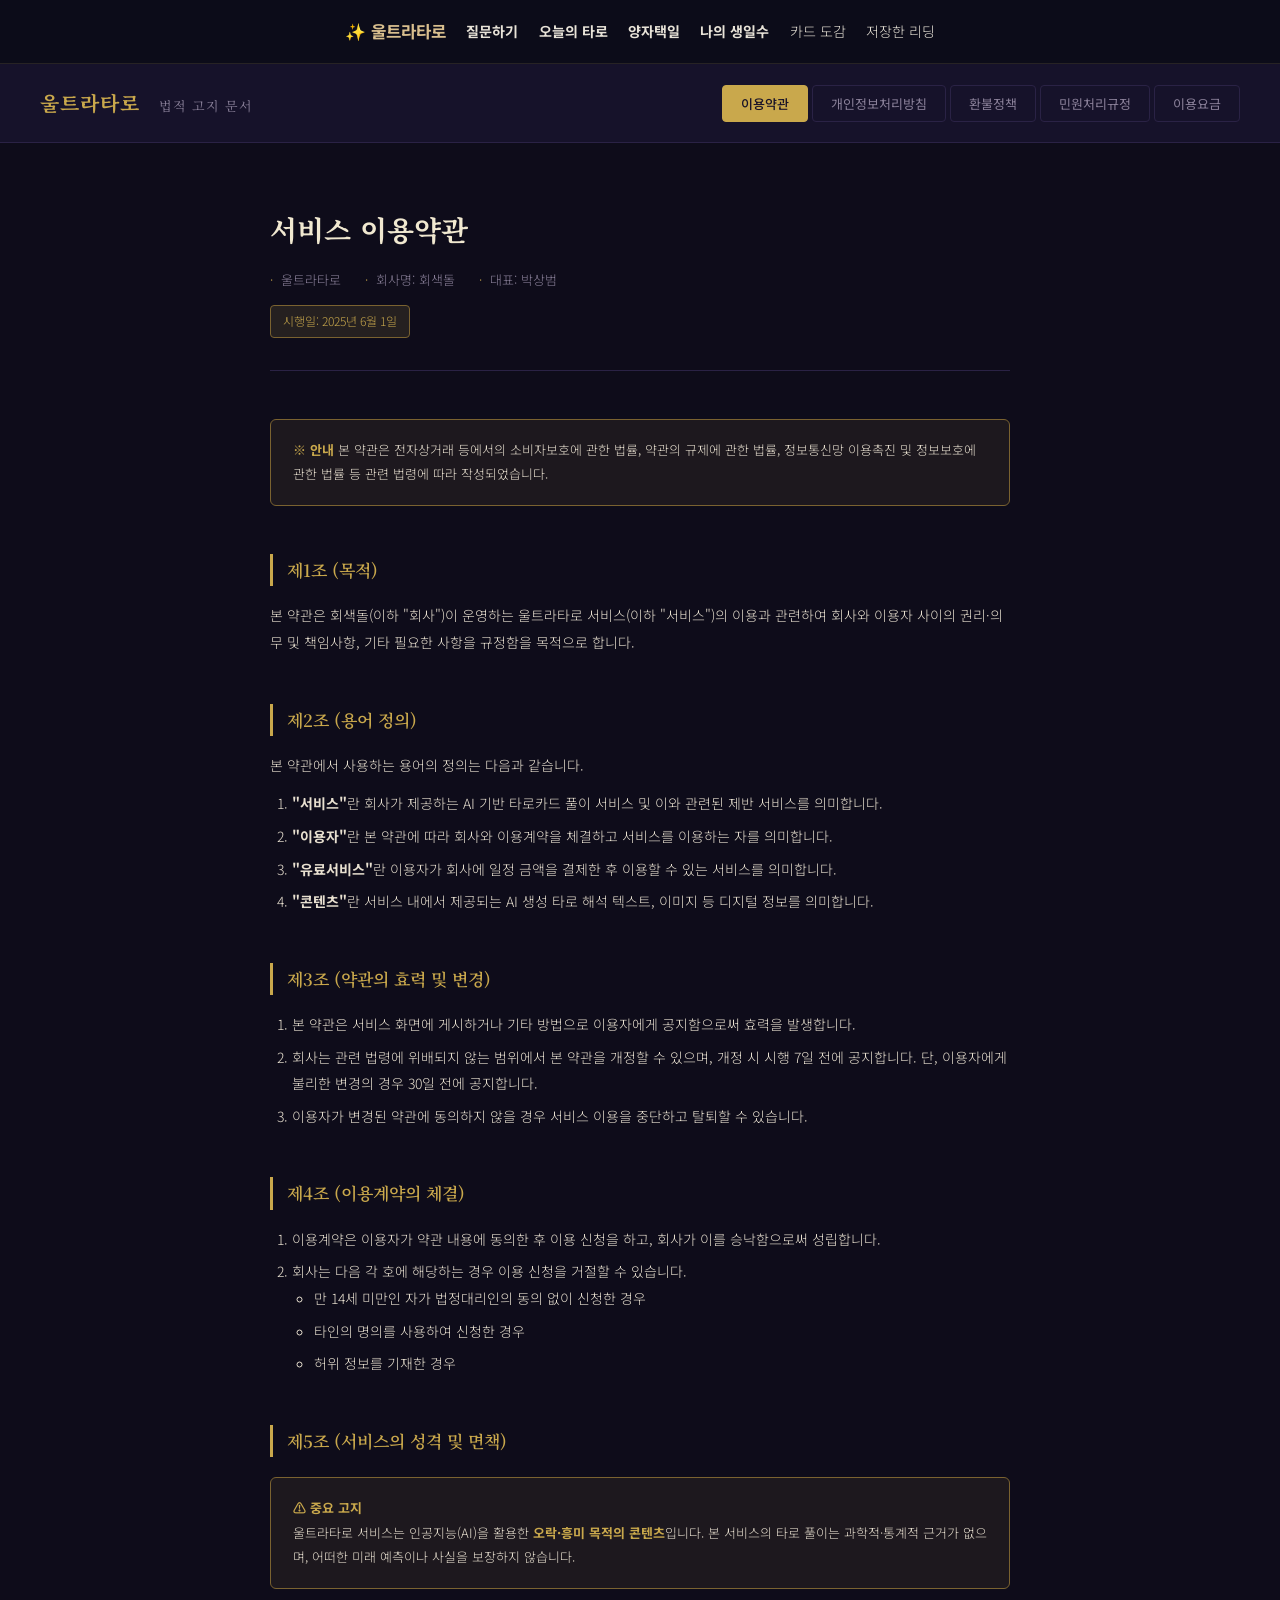
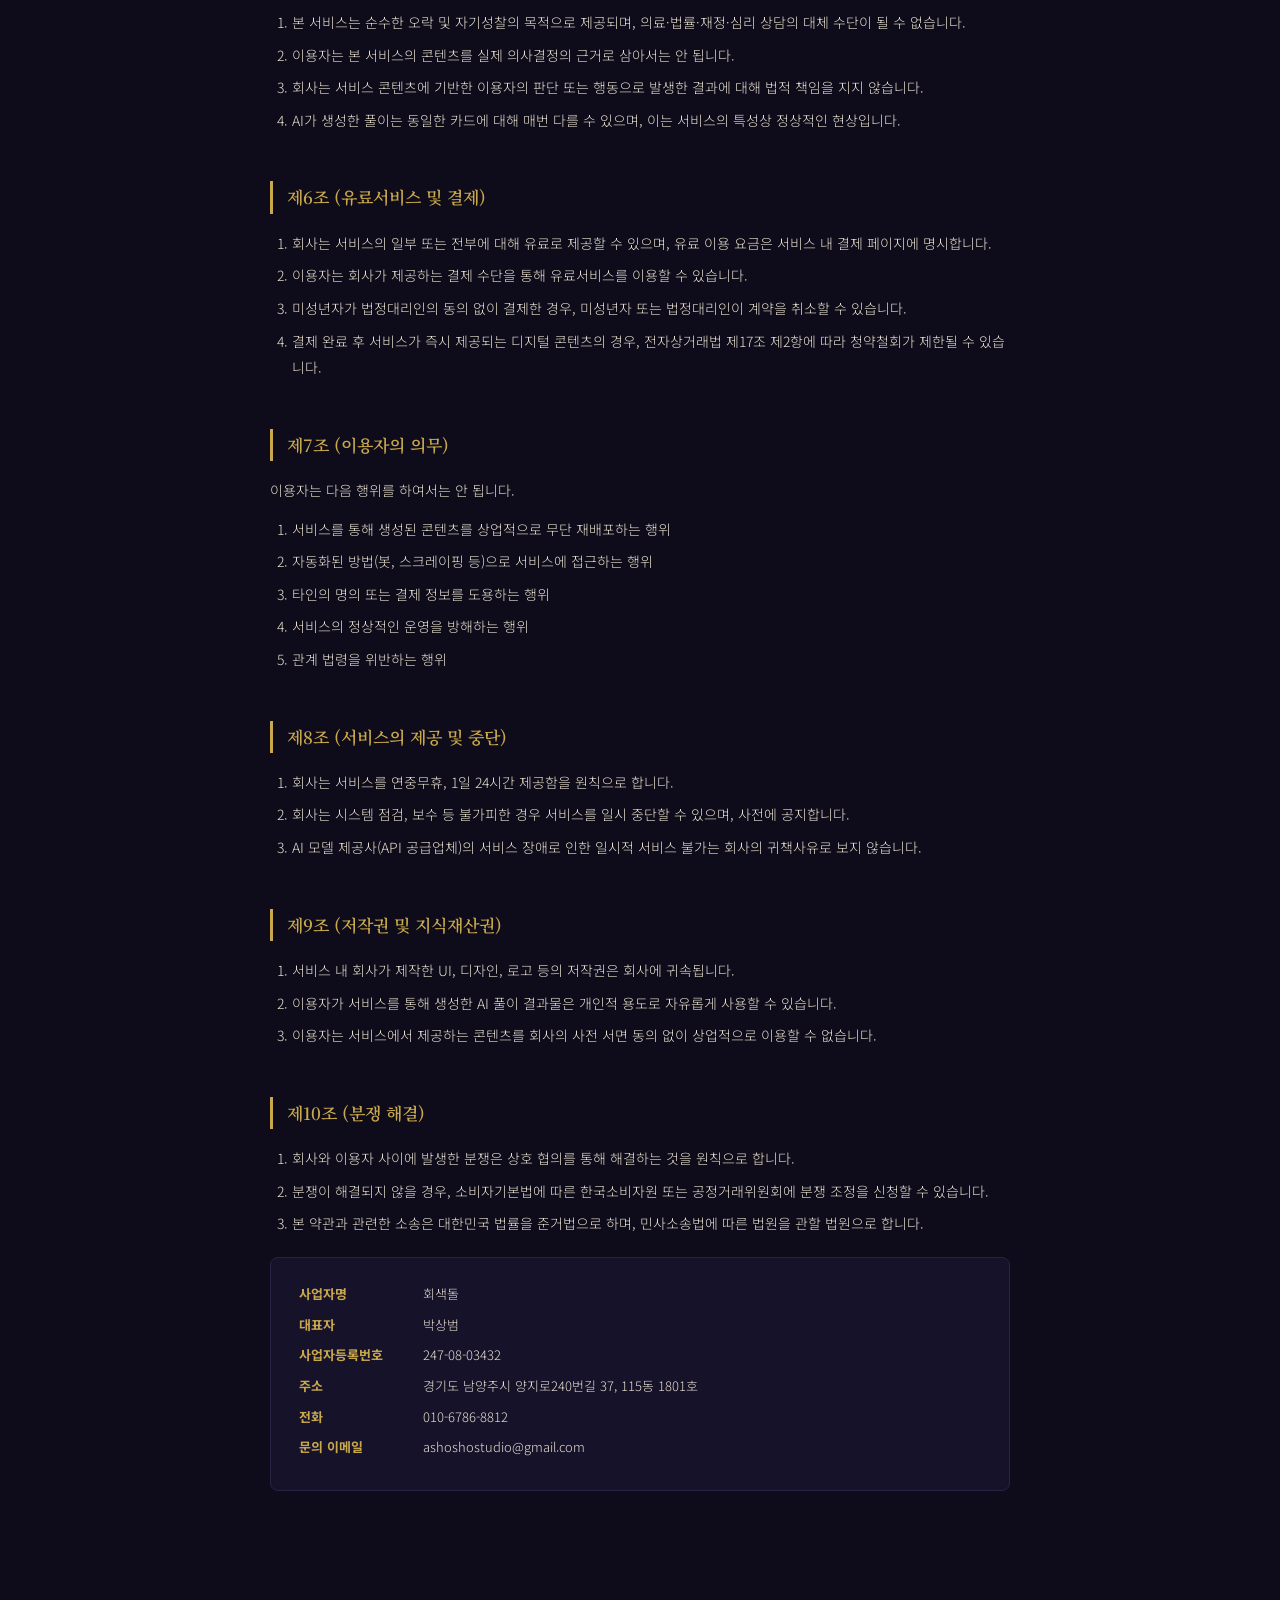
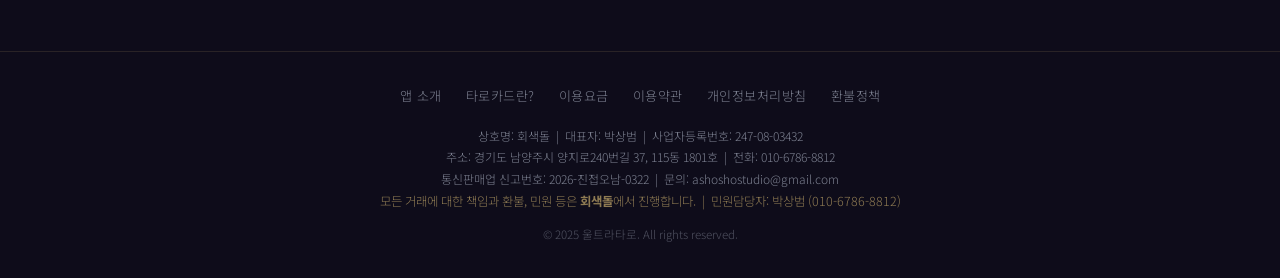
==== static/legal.html @ c9f169ab "구글 로그인 시 항상 계정 선택 창 표시 - 로그인 팝업이 본계정으로 자동 로그인되어 다른 계정으로 전환할 수 없던 문제 수정 - GoogleAuthProvider에 prompt=" ====
<!DOCTYPE html>
<html lang="ko">
<head>
<meta charset="UTF-8">
<meta name="viewport" content="width=device-width, initial-scale=1.0">
<title>이용약관 · 개인정보처리방침 · 환불정책 | 울트라타로</title>
<meta name="description" content="울트라타로의 이용약관, 개인정보처리방침, 환불정책, 민원처리규정, 이용요금 안내입니다.">
<link rel="canonical" href="https://ultratarot.com/legal.html">
<link rel="icon" href="/static/favicon.png" type="image/png">
<link rel="stylesheet" href="/static/site-shell.css?v=6">
<link rel="stylesheet" href="/static/acct-bar.css?v=3">
<link href="https://fonts.googleapis.com/css2?family=Noto+Serif+KR:wght@400;600;700&family=Noto+Sans+KR:wght@300;400;500&display=swap" rel="stylesheet">
<style>
  :root {
    --bg: #0e0c1a;
    --surface: #16122a;
    --border: #2a2245;
    --accent: #c9a84c;
    --accent-dim: #7a6230;
    --text: #e8e0d0;
    --text-muted: #8a8099;
    --text-dim: #5a5270;
    --heading: #f0e8d0;
  }
  * { box-sizing: border-box; margin: 0; padding: 0; }
  body {
    background: var(--bg);
    color: var(--text);
    font-family: 'Noto Sans KR', sans-serif;
    font-weight: 300;
    line-height: 1.9;
    font-size: 14px;
  }
  body.site-shell { padding: 0; }
  .top-bar {
    background: var(--surface);
    border-bottom: 1px solid var(--border);
    padding: 20px 40px;
    display: flex;
    align-items: center;
    justify-content: space-between;
    position: static;
  }
  .logo {
    font-family: 'Noto Serif KR', serif;
    font-size: 20px;
    font-weight: 700;
    color: var(--accent);
    letter-spacing: 0.05em;
  }
  .logo span { color: var(--text-muted); font-weight: 400; font-size: 13px; margin-left: 12px; }
  .tabs {
    display: flex;
    gap: 4px;
  }
  .tab {
    padding: 8px 18px;
    border: 1px solid var(--border);
    background: transparent;
    color: var(--text-muted);
    font-family: 'Noto Sans KR', sans-serif;
    font-size: 13px;
    cursor: pointer;
    border-radius: 4px;
    transition: all 0.2s;
  }
  .tab:hover { border-color: var(--accent-dim); color: var(--text); }
  .tab.active { background: var(--accent); color: #1a1428; border-color: var(--accent); font-weight: 500; }
  .doc {
    display: none;
    max-width: 820px;
    margin: 0 auto;
    padding: 60px 40px 100px;
  }
  .doc.active { display: block; flex: 1 0 auto; }
  .doc-header {
    border-bottom: 1px solid var(--border);
    padding-bottom: 32px;
    margin-bottom: 48px;
  }
  .doc-title {
    font-family: 'Noto Serif KR', serif;
    font-size: 28px;
    font-weight: 700;
    color: var(--heading);
    margin-bottom: 12px;
  }
  .doc-meta {
    color: var(--text-muted);
    font-size: 13px;
    display: flex;
    gap: 24px;
  }
  .doc-meta span::before { content: '·'; margin-right: 8px; color: var(--accent); }
  h2 {
    font-family: 'Noto Serif KR', serif;
    font-size: 17px;
    font-weight: 600;
    color: var(--accent);
    margin: 48px 0 16px;
    padding-left: 14px;
    border-left: 3px solid var(--accent);
  }
  h3 {
    font-size: 14px;
    font-weight: 500;
    color: var(--heading);
    margin: 24px 0 10px;
  }
  p { margin-bottom: 12px; color: var(--text); }
  table {
    width: 100%;
    border-collapse: collapse;
    margin: 16px 0 24px;
    font-size: 13px;
  }
  th {
    background: var(--surface);
    border: 1px solid var(--border);
    padding: 10px 14px;
    text-align: left;
    color: var(--accent);
    font-weight: 500;
  }
  td {
    border: 1px solid var(--border);
    padding: 10px 14px;
    color: var(--text);
    vertical-align: top;
  }
  tr:hover td { background: rgba(201,168,76,0.04); }
  .notice-box {
    background: rgba(201,168,76,0.08);
    border: 1px solid var(--accent-dim);
    border-radius: 6px;
    padding: 18px 22px;
    margin: 20px 0;
    font-size: 13px;
    color: var(--text);
  }
  .notice-box strong { color: var(--accent); }
  ol, ul { padding-left: 22px; margin-bottom: 14px; }
  li { margin-bottom: 6px; }
  .contact-block {
    background: var(--surface);
    border: 1px solid var(--border);
    border-radius: 8px;
    padding: 24px 28px;
    margin-top: 20px;
  }
  .contact-block p { margin-bottom: 6px; font-size: 13px; }
  .contact-block strong { color: var(--accent); min-width: 120px; display: inline-block; }
  .effective-date {
    display: inline-block;
    background: rgba(201,168,76,0.12);
    border: 1px solid var(--accent-dim);
    border-radius: 4px;
    padding: 4px 12px;
    font-size: 12px;
    color: var(--accent);
    margin-top: 12px;
  }
  @media (max-width: 1000px) { body.site-shell { padding: 0; } }
  @media (max-width: 600px) { body.site-shell { padding: 0; } .top-bar { padding: 20px 16px 16px; flex-wrap: wrap; gap: 12px; } .tabs { flex-wrap: wrap; } }
  @media print {
    #acct-bar { display: none; }
    .top-bar { position: static; }
    .tab { display: none; }
    .doc { display: block !important; }
  }
</style>
<script src="/static/analytics.js?v=1"></script>
</head>
<body class="site-shell">

<div id="acct-bar" class="site-topbar" data-lang="ko">
  <nav class="site-primary-nav" aria-label="Site">
    <a class="site-brand" href="/">✨ 울트라타로</a>
    <a class="site-mode" href="/?mode=reading">질문하기</a>
    <a class="site-mode" href="/?mode=today">오늘의 타로</a>
    <a class="site-mode" href="/?mode=choice">양자택일</a>
    <a class="site-mode" href="/birth-card">나의 생일수</a>
    <a href="/cards">카드 도감</a>
    <a href="/saved-readings?lang=ko">저장한 리딩</a>
  </nav>
  <button id="acct-login" type="button"></button>
  <div id="acct-user"><span id="acct-free" class="plenty"></span><a id="acct-credit" href="/"></a><a id="acct-history" href="/"></a><img id="acct-avatar" src="" alt=""><span id="acct-name"></span><button id="acct-logout" type="button"></button></div>
</div>

<div class="top-bar">
  <div class="logo">울트라타로 <span>법적 고지 문서</span></div>
  <div class="tabs">
    <button class="tab active" onclick="showDoc('terms',this)">이용약관</button>
    <button class="tab" onclick="showDoc('privacy',this)">개인정보처리방침</button>
    <button class="tab" onclick="showDoc('refund',this)">환불정책</button>
    <button class="tab" onclick="showDoc('complaint',this)">민원처리규정</button>
    <button class="tab" onclick="showDoc('pricing',this)">이용요금</button>
  </div>
</div>

<!-- ========== 이용약관 ========== -->
<div class="doc active" id="terms">
  <div class="doc-header">
    <div class="doc-title">서비스 이용약관</div>
    <div class="doc-meta">
      <span>울트라타로</span>
      <span>회사명: 회색돌</span>
      <span>대표: 박상범</span>
    </div>
    <div class="effective-date">시행일: 2025년 6월 1일</div>
  </div>

  <div class="notice-box">
    <strong>※ 안내</strong> 본 약관은 전자상거래 등에서의 소비자보호에 관한 법률, 약관의 규제에 관한 법률, 정보통신망 이용촉진 및 정보보호에 관한 법률 등 관련 법령에 따라 작성되었습니다.
  </div>

  <h2>제1조 (목적)</h2>
  <p>본 약관은 회색돌(이하 "회사")이 운영하는 울트라타로 서비스(이하 "서비스")의 이용과 관련하여 회사와 이용자 사이의 권리·의무 및 책임사항, 기타 필요한 사항을 규정함을 목적으로 합니다.</p>

  <h2>제2조 (용어 정의)</h2>
  <p>본 약관에서 사용하는 용어의 정의는 다음과 같습니다.</p>
  <ol>
    <li><strong>"서비스"</strong>란 회사가 제공하는 AI 기반 타로카드 풀이 서비스 및 이와 관련된 제반 서비스를 의미합니다.</li>
    <li><strong>"이용자"</strong>란 본 약관에 따라 회사와 이용계약을 체결하고 서비스를 이용하는 자를 의미합니다.</li>
    <li><strong>"유료서비스"</strong>란 이용자가 회사에 일정 금액을 결제한 후 이용할 수 있는 서비스를 의미합니다.</li>
    <li><strong>"콘텐츠"</strong>란 서비스 내에서 제공되는 AI 생성 타로 해석 텍스트, 이미지 등 디지털 정보를 의미합니다.</li>
  </ol>

  <h2>제3조 (약관의 효력 및 변경)</h2>
  <ol>
    <li>본 약관은 서비스 화면에 게시하거나 기타 방법으로 이용자에게 공지함으로써 효력을 발생합니다.</li>
    <li>회사는 관련 법령에 위배되지 않는 범위에서 본 약관을 개정할 수 있으며, 개정 시 시행 7일 전에 공지합니다. 단, 이용자에게 불리한 변경의 경우 30일 전에 공지합니다.</li>
    <li>이용자가 변경된 약관에 동의하지 않을 경우 서비스 이용을 중단하고 탈퇴할 수 있습니다.</li>
  </ol>

  <h2>제4조 (이용계약의 체결)</h2>
  <ol>
    <li>이용계약은 이용자가 약관 내용에 동의한 후 이용 신청을 하고, 회사가 이를 승낙함으로써 성립합니다.</li>
    <li>회사는 다음 각 호에 해당하는 경우 이용 신청을 거절할 수 있습니다.
      <ul>
        <li>만 14세 미만인 자가 법정대리인의 동의 없이 신청한 경우</li>
        <li>타인의 명의를 사용하여 신청한 경우</li>
        <li>허위 정보를 기재한 경우</li>
      </ul>
    </li>
  </ol>

  <h2>제5조 (서비스의 성격 및 면책)</h2>
  <div class="notice-box">
    <strong>⚠️ 중요 고지</strong><br>
    울트라타로 서비스는 인공지능(AI)을 활용한 <strong>오락·흥미 목적의 콘텐츠</strong>입니다. 본 서비스의 타로 풀이는 과학적·통계적 근거가 없으며, 어떠한 미래 예측이나 사실을 보장하지 않습니다.
  </div>
  <ol>
    <li>본 서비스는 순수한 오락 및 자기성찰의 목적으로 제공되며, 의료·법률·재정·심리 상담의 대체 수단이 될 수 없습니다.</li>
    <li>이용자는 본 서비스의 콘텐츠를 실제 의사결정의 근거로 삼아서는 안 됩니다.</li>
    <li>회사는 서비스 콘텐츠에 기반한 이용자의 판단 또는 행동으로 발생한 결과에 대해 법적 책임을 지지 않습니다.</li>
    <li>AI가 생성한 풀이는 동일한 카드에 대해 매번 다를 수 있으며, 이는 서비스의 특성상 정상적인 현상입니다.</li>
  </ol>

  <h2>제6조 (유료서비스 및 결제)</h2>
  <ol>
    <li>회사는 서비스의 일부 또는 전부에 대해 유료로 제공할 수 있으며, 유료 이용 요금은 서비스 내 결제 페이지에 명시합니다.</li>
    <li>이용자는 회사가 제공하는 결제 수단을 통해 유료서비스를 이용할 수 있습니다.</li>
    <li>미성년자가 법정대리인의 동의 없이 결제한 경우, 미성년자 또는 법정대리인이 계약을 취소할 수 있습니다.</li>
    <li>결제 완료 후 서비스가 즉시 제공되는 디지털 콘텐츠의 경우, 전자상거래법 제17조 제2항에 따라 청약철회가 제한될 수 있습니다.</li>
  </ol>

  <h2>제7조 (이용자의 의무)</h2>
  <p>이용자는 다음 행위를 하여서는 안 됩니다.</p>
  <ol>
    <li>서비스를 통해 생성된 콘텐츠를 상업적으로 무단 재배포하는 행위</li>
    <li>자동화된 방법(봇, 스크레이핑 등)으로 서비스에 접근하는 행위</li>
    <li>타인의 명의 또는 결제 정보를 도용하는 행위</li>
    <li>서비스의 정상적인 운영을 방해하는 행위</li>
    <li>관계 법령을 위반하는 행위</li>
  </ol>

  <h2>제8조 (서비스의 제공 및 중단)</h2>
  <ol>
    <li>회사는 서비스를 연중무휴, 1일 24시간 제공함을 원칙으로 합니다.</li>
    <li>회사는 시스템 점검, 보수 등 불가피한 경우 서비스를 일시 중단할 수 있으며, 사전에 공지합니다.</li>
    <li>AI 모델 제공사(API 공급업체)의 서비스 장애로 인한 일시적 서비스 불가는 회사의 귀책사유로 보지 않습니다.</li>
  </ol>

  <h2>제9조 (저작권 및 지식재산권)</h2>
  <ol>
    <li>서비스 내 회사가 제작한 UI, 디자인, 로고 등의 저작권은 회사에 귀속됩니다.</li>
    <li>이용자가 서비스를 통해 생성한 AI 풀이 결과물은 개인적 용도로 자유롭게 사용할 수 있습니다.</li>
    <li>이용자는 서비스에서 제공하는 콘텐츠를 회사의 사전 서면 동의 없이 상업적으로 이용할 수 없습니다.</li>
  </ol>

  <h2>제10조 (분쟁 해결)</h2>
  <ol>
    <li>회사와 이용자 사이에 발생한 분쟁은 상호 협의를 통해 해결하는 것을 원칙으로 합니다.</li>
    <li>분쟁이 해결되지 않을 경우, 소비자기본법에 따른 한국소비자원 또는 공정거래위원회에 분쟁 조정을 신청할 수 있습니다.</li>
    <li>본 약관과 관련한 소송은 대한민국 법률을 준거법으로 하며, 민사소송법에 따른 법원을 관할 법원으로 합니다.</li>
  </ol>

  <div class="contact-block">
    <p><strong>사업자명</strong> 회색돌</p>
    <p><strong>대표자</strong> 박상범</p>
    <p><strong>사업자등록번호</strong> 247-08-03432</p>
    <p><strong>주소</strong> 경기도 남양주시 양지로240번길 37, 115동 1801호</p>
    <p><strong>전화</strong> 010-6786-8812</p>
    <p><strong>문의 이메일</strong> ashoshostudio@gmail.com</p>
  </div>
</div>

<!-- ========== 개인정보처리방침 ========== -->
<div class="doc" id="privacy">
  <div class="doc-header">
    <div class="doc-title">개인정보처리방침</div>
    <div class="doc-meta">
      <span>울트라타로</span>
      <span>회사명: 회색돌</span>
    </div>
    <div class="effective-date">시행일: 2026년 11월 9일</div>
  </div>

  <p>회색돌(이하 "회사")은 개인정보보호법, 정보통신망 이용촉진 및 정보보호에 관한 법률 등 관련 법령에 따라 이용자의 개인정보를 보호하고 이와 관련한 고충을 신속하고 원활하게 처리할 수 있도록 다음과 같이 개인정보처리방침을 수립·공개합니다.</p>

  <h2>제1조 (수집하는 개인정보 항목 및 수집 방법)</h2>

  <h3>① 필수 수집 항목</h3>
  <table>
    <tr><th>구분</th><th>수집 항목</th><th>수집 목적</th></tr>
    <tr><td>회원가입 시</td><td>이메일 주소, 비밀번호(암호화 저장)</td><td>회원 식별 및 서비스 제공</td></tr>
    <tr><td>유료결제 시</td><td>결제수단 정보(PG사 처리), 결제금액, 거래일시</td><td>결제 처리 및 환불 대응</td></tr>
    <tr><td>서비스 이용 시</td><td>서비스 이용 기록, 접속 IP, 기기 정보</td><td>서비스 품질 향상, 부정이용 방지</td></tr>
    <tr><td>방문 통계 분석 시</td><td>방문 페이지, 유입 경로, 이용 기기·브라우저 정보, 쿠키 식별자 (Google Analytics)</td><td>서비스 이용 현황 분석 및 개선</td></tr>
  </table>

  <h3>② 선택 수집 항목</h3>
  <table>
    <tr><th>수집 항목</th><th>수집 목적</th></tr>
    <tr><td>닉네임</td><td>서비스 내 표시명 설정</td></tr>
    <tr><td>생년월일</td><td>타로 풀이 개인화 (선택 입력)</td></tr>
  </table>

  <div class="notice-box">
    <strong>※ 결제 정보 처리</strong><br>
    신용카드 번호, 계좌번호 등 실제 결제 정보는 회사가 직접 수집·저장하지 않으며, 전자결제대행사(PG사)가 처리합니다.
  </div>

  <h2>제2조 (개인정보의 처리 목적 및 보유 기간)</h2>
  <table>
    <tr><th>처리 목적</th><th>보유 기간</th></tr>
    <tr><td>회원 가입 및 관리</td><td>회원 탈퇴 시까지 (탈퇴 후 30일 내 파기)</td></tr>
    <tr><td>유료서비스 결제 및 환불 처리</td><td>전자상거래법에 따라 5년</td></tr>
    <tr><td>서비스 이용 기록</td><td>3개월</td></tr>
    <tr><td>민원·분쟁 처리</td><td>처리 완료 후 3년</td></tr>
    <tr><td>법령에 따른 보존</td><td>소비자 불만 및 분쟁: 3년 / 대금 결제 및 재화 공급: 5년</td></tr>
  </table>

  <h2>제3조 (개인정보의 제3자 제공)</h2>
  <p>회사는 원칙적으로 이용자의 개인정보를 외부에 제공하지 않습니다. 다만, 다음의 경우에는 예외로 합니다.</p>
  <ol>
    <li>이용자가 사전에 동의한 경우</li>
    <li>법령에 특별한 규정이 있는 경우</li>
    <li>결제 처리를 위해 전자결제대행사에 최소한의 정보를 제공하는 경우</li>
  </ol>

  <h2>제4조 (개인정보 처리 위탁)</h2>
  <table>
    <tr><th>수탁업체</th><th>위탁 업무</th><th>보유·이용 기간</th></tr>
    <tr><td>코리아포트원(주) (포트원)</td><td>결제 연동 및 결제 처리 대행</td><td>계약 종료 시까지</td></tr>
    <tr><td>전자결제대행사(PG사): KG이니시스, 카카오페이, PayPal 등</td><td>결제 처리 및 관련 업무</td><td>계약 종료 시까지</td></tr>
    <tr><td>클라우드 서비스 제공사</td><td>서비스 인프라 운영</td><td>계약 종료 시까지</td></tr>
    <tr><td>Google LLC (Google Analytics)</td><td>방문 통계 분석</td><td>분석 도구 이용 기간 (Google 보관 정책에 따름)</td></tr>
    <tr><td>AI API 제공사</td><td>타로 풀이 생성 (입력 텍스트 처리)</td><td>처리 즉시 파기 (저장 안 함)</td></tr>
  </table>

  <h2>제5조 (정보주체의 권리·의무 및 행사 방법)</h2>
  <p>이용자는 언제든지 다음 각 호의 개인정보 보호 관련 권리를 행사할 수 있습니다.</p>
  <ol>
    <li>개인정보 처리 현황 열람 요구</li>
    <li>오류 등이 있을 경우 정정 요구</li>
    <li>삭제 요구 (단, 법령에서 보존 의무가 있는 경우 제외)</li>
    <li>처리 정지 요구</li>
  </ol>
  <p>위 권리 행사는 개인정보 보호책임자에게 이메일로 요청하시면 지체 없이 처리합니다.</p>

  <h2>제6조 (개인정보의 안전성 확보 조치)</h2>
  <ol>
    <li>비밀번호 암호화: 이용자 비밀번호는 단방향 암호화(해시)하여 저장합니다.</li>
    <li>전송 구간 암호화: 개인정보 전송 시 SSL/TLS를 적용합니다.</li>
    <li>접근 통제: 개인정보 처리 시스템에 대한 접근 권한을 최소화합니다.</li>
    <li>보안 점검: 정기적으로 취약점 점검을 실시합니다.</li>
  </ol>

  <h2>제7조 (쿠키의 사용)</h2>
  <p>회사는 서비스 개선 및 이용자 편의를 위해 쿠키(Cookie)를 사용할 수 있습니다. 이용자는 브라우저 설정을 통해 쿠키 저장을 거부할 수 있으나, 일부 서비스 이용에 제한이 있을 수 있습니다.</p>
  <p>회사는 방문 통계 분석을 위해 Google LLC의 Google Analytics를 사용하며, 이 과정에서 쿠키를 통해 방문 페이지, 유입 경로, 이용 기기 정보 등이 수집될 수 있습니다. 질문 내용, 생년월일, 이메일 주소 등 이용자를 직접 식별할 수 있는 정보는 분석 도구로 전송하지 않습니다. 이용자는 브라우저 설정에서 쿠키를 거부하거나 Google이 제공하는 차단 부가기능(<a href="https://tools.google.com/dlpage/gaoptout" target="_blank" rel="noopener noreferrer">https://tools.google.com/dlpage/gaoptout</a>)을 설치하여 수집을 거부할 수 있습니다.</p>

  <h2>제8조 (개인정보 보호책임자)</h2>
  <div class="contact-block">
    <p><strong>성명</strong> 박상범</p>
    <p><strong>직책</strong> 대표</p>
    <p><strong>이메일</strong> ashoshostudio@gmail.com</p>
    <p><strong>소속</strong> 회색돌</p>
    <p style="margin-top:12px; color: var(--text-muted); font-size:12px;">개인정보 침해에 관한 신고나 상담은 한국인터넷진흥원 개인정보침해 신고센터(privacy.kisa.or.kr / 국번없이 118)에 문의하실 수 있습니다.</p>
  </div>
</div>

<!-- ========== 환불정책 ========== -->
<div class="doc" id="refund">
  <div class="doc-header">
    <div class="doc-title">환불 및 취소 정책</div>
    <div class="doc-meta">
      <span>울트라타로</span>
      <span>회사명: 회색돌</span>
    </div>
    <div class="effective-date">시행일: 2025년 6월 1일</div>
  </div>

  <div class="notice-box">
    <strong>📌 요약</strong><br>
    울트라타로는 크레딧 기반 디지털 콘텐츠 서비스입니다. 크레딧을 일부 사용한 경우 <strong>사용한 크레딧 금액과 결제 처리 수수료 300원을 공제한 잔여 금액을 환불</strong>합니다. 결제일로부터 7일 이내 요청 시에 한합니다.
  </div>

  <div class="notice-box" style="margin-bottom:18px;">
    <strong>📌 청약철회 안내</strong><br>
    결제일로부터 <strong>7일 이내</strong> 청약철회가 가능합니다.<br>
    환불은 <strong>신용카드(결제수단)로만</strong> 처리되며, 현금 환불은 불가합니다.
  </div>

  <h2>제1조 (청약철회 및 환불 원칙)</h2>
  <ol>
    <li>이용자는 유료서비스 구매일로부터 <strong>7일 이내</strong>에 청약을 철회할 수 있습니다. (전자상거래 등에서의 소비자보호에 관한 법률 제17조)</li>
    <li>회사는 청약철회 요청을 받은 날로부터 <strong>3영업일 이내</strong>에 대금을 환급합니다.</li>
    <li>환불은 <strong>신용카드(결제수단)로만</strong> 처리됩니다. 현금 환불은 제공되지 않습니다.</li>
  </ol>

  <h2>제2조 (환불 가능 기준)</h2>
  <table>
    <tr><th>구분</th><th>환불 가능 여부</th><th>비고</th></tr>
    <tr><td>결제 후 크레딧 미사용 (7일 이내)</td><td>✅ 전액 환불 (수수료 300원 공제)</td><td>청약철회 가능 기간</td></tr>
    <tr><td>결제 후 크레딧 일부 사용 (7일 이내)</td><td>✅ 부분 환불 (수수료 300원 공제)</td><td>사용 크레딧 금액 차감 후 잔여 환불</td></tr>
    <tr><td>결제 후 크레딧 전부 사용</td><td>❌ 환불 불가</td><td>콘텐츠 전부 소진</td></tr>
    <tr><td>서비스 장애로 인한 이용 불가</td><td>✅ 전액 환불 (수수료 미공제)</td><td>회사 귀책 사유 해당 시</td></tr>
    <tr><td>7일 경과 후 환불 요청</td><td>❌ 환불 불가</td><td>청약철회 기간 초과</td></tr>
  </table>

  <div class="notice-box">
    <strong>💡 부분 환불 계산 예시</strong><br>
    3,000원(15크레딧) 결제 후 1크레딧 사용 시<br>
    → 환불액 = 3,000원 − 사용금액 200원 − 결제처리수수료 300원 = <strong>2,500원</strong>
  </div>

  <h2>제2조의2 (크레딧 유효기간 및 소멸)</h2>
  <div class="notice-box">
    <strong>📌 크레딧 유효기간 안내</strong><br>
    충전된 크레딧은 충전일로부터 <strong>1년</strong> 이내에 사용하여야 합니다. 유효기간 경과 시 잔여 크레딧은 자동 소멸됩니다.
  </div>
  <ol>
    <li>충전된 크레딧의 유효기간은 충전일로부터 <strong>1년(365일)</strong>입니다.</li>
    <li>유효기간 만료 시 사용되지 않은 잔여 크레딧은 자동으로 소멸되며, 소멸된 크레딧은 복구되지 않습니다.</li>
    <li>크레딧 소멸 30일 전 가입 이메일로 소멸 예정 안내를 발송합니다.</li>
    <li>소멸 예정 크레딧에 대한 환불은 소멸 전까지 본 환불정책에 따라 신청 가능합니다.</li>
  </ol>

  <h2>제3조 (환불 불가 사유)</h2>
  <p>다음의 경우에는 환불이 제한됩니다.</p>
  <ol>
    <li>구매한 크레딧을 전부 사용한 경우</li>
    <li>결제일로부터 7일이 경과한 경우</li>
    <li>이용자의 귀책사유로 인해 서비스 이용이 불가능해진 경우</li>
    <li>이용자가 약관에서 금지한 행위를 하여 서비스 이용이 제한된 경우</li>
    <li>프로모션·할인 쿠폰으로 구매한 경우 (단, 회사 귀책사유 제외)</li>
  </ol>

  <div class="notice-box">
    <strong>⚖️ 디지털 콘텐츠 청약철회 제한 근거</strong><br>
    전자상거래 등에서의 소비자보호에 관한 법률 제17조 제2항 제5호에 따라, 복제가 가능한 디지털 콘텐츠로서 이용자가 이미 해당 콘텐츠의 전부 또는 일부를 이용한 경우 청약철회가 제한됩니다. 회사는 결제 전 이 사실을 명확히 고지합니다.
  </div>

  <h2>제4조 (환불 신청 방법)</h2>
  <ol>
    <li>환불 신청은 이메일 <strong>ashoshostudio@gmail.com</strong>으로 요청합니다.</li>
    <li>신청 시 다음 내용을 포함해 주세요.
      <ul>
        <li>가입 이메일 주소</li>
        <li>결제일 및 결제 금액</li>
        <li>환불 사유</li>
      </ul>
    </li>
    <li>회사는 환불 요청 접수 후 <strong>2영업일 이내</strong>에 처리 여부를 안내드립니다.</li>
  </ol>

  <h2>제5조 (부분 환불 처리 기준)</h2>
  <p>크레딧을 일부 사용한 후 환불을 요청하는 경우 다음 기준으로 처리합니다.</p>
  <ol>
    <li>환불액 = 결제금액 − (사용 크레딧 수 × 크레딧 단가) − 결제 처리 수수료 300원</li>
    <li>크레딧 단가는 구매 시점의 상품 기준으로 계산합니다.</li>
    <li>환불 후 잔여 크레딧은 즉시 소멸됩니다.</li>
    <li>계산 결과 환불액이 0원 이하인 경우 환불이 불가합니다.</li>
  </ol>

  <h2>제6조 (소비자 피해 구제)</h2>
  <p>본 정책에 따른 환불이 어려운 경우, 다음 기관에 도움을 요청하실 수 있습니다.</p>
  <ul>
    <li>공정거래위원회 소비자상담센터: 1372</li>
    <li>한국소비자원: www.kca.go.kr</li>
    <li>전자거래분쟁조정위원회: www.ecmc.or.kr</li>
  </ul>

  <div class="contact-block">
    <p><strong>환불 문의</strong> ashoshostudio@gmail.com</p>
    <p><strong>처리 시간</strong> 영업일 기준 2일 이내 답변</p>
    <p><strong>사업자명</strong> 회색돌 | 대표자 박상범</p>
    <p><strong>사업자등록번호</strong> 247-08-03432</p>
    <p><strong>주소</strong> 경기도 남양주시 양지로240번길 37, 115동 1801호</p>
    <p><strong>전화</strong> 010-6786-8812</p>
  </div>
</div>

<!-- ========== 민원처리규정 ========== -->
<div class="doc" id="complaint">
  <div class="doc-header">
    <div class="doc-title">민원처리 규정</div>
    <div class="doc-meta">
      <span>울트라타로</span>
      <span>회사명: 회색돌</span>
    </div>
    <div class="effective-date">시행일: 2025년 6월 1일</div>
  </div>

  <div class="notice-box">
    <strong>📌 민원처리 원칙</strong><br>
    회색돌은 이용자의 모든 민원을 성실하고 신속하게 처리하며, 이용자 권익 보호를 최우선으로 합니다. 본 규정에 따른 모든 책임은 <strong>회색돌(업체)</strong>이 집니다.
  </div>

  <h2>제1조 (민원 접수 방법)</h2>
  <table>
    <tr><th>접수 방법</th><th>연락처</th><th>운영 시간</th></tr>
    <tr><td>이메일</td><td>ashoshostudio@gmail.com</td><td>24시간 접수 (답변: 영업일 기준 2일 이내)</td></tr>
    <tr><td>전화</td><td>010-6786-8812</td><td>평일 10:00 ~ 18:00</td></tr>
  </table>

  <h2>제2조 (민원 처리 절차)</h2>
  <ol>
    <li><strong>접수</strong> — 이메일 또는 전화로 민원을 접수합니다.</li>
    <li><strong>확인</strong> — 접수 후 1영업일 이내에 접수 확인 및 담당자 배정을 안내합니다.</li>
    <li><strong>처리</strong> — 민원 내용을 검토하여 영업일 기준 <strong>2일 이내</strong>에 처리 결과를 안내합니다. (복잡한 사안은 최대 7영업일)</li>
    <li><strong>완료</strong> — 처리 결과를 이용자에게 통보하고 민원을 종결합니다.</li>
  </ol>

  <h2>제3조 (민원 유형별 처리 기준)</h2>
  <table>
    <tr><th>민원 유형</th><th>처리 기준</th><th>처리 기간</th></tr>
    <tr><td>결제 오류</td><td>결제 내역 확인 후 환불 또는 크레딧 복구</td><td>2영업일 이내</td></tr>
    <tr><td>환불 요청</td><td>환불정책 기준에 따라 처리</td><td>3영업일 이내</td></tr>
    <tr><td>크레딧 미지급</td><td>결제 확인 후 즉시 지급 또는 환불</td><td>1영업일 이내</td></tr>
    <tr><td>서비스 장애</td><td>장애 확인 후 크레딧 복구 또는 환불</td><td>2영업일 이내</td></tr>
    <tr><td>개인정보 관련</td><td>개인정보처리방침에 따라 처리</td><td>5영업일 이내</td></tr>
    <tr><td>기타 문의</td><td>내용 검토 후 답변</td><td>2영업일 이내</td></tr>
  </table>

  <h2>제4조 (민원담당자)</h2>
  <div class="contact-block">
    <p><strong>담당자</strong> 박상범 (대표)</p>
    <p><strong>이메일</strong> ashoshostudio@gmail.com</p>
    <p><strong>전화</strong> 010-6786-8812</p>
    <p><strong>소속</strong> 회색돌</p>
    <p><strong>업무 시간</strong> 평일 10:00 ~ 18:00 (주말·공휴일 제외)</p>
  </div>

  <h2>제5조 (외부 분쟁 해결 기관)</h2>
  <p>회사의 민원처리 결과에 불만족하시는 경우 아래 기관에 도움을 요청하실 수 있습니다.</p>
  <table>
    <tr><th>기관</th><th>연락처</th></tr>
    <tr><td>공정거래위원회 소비자상담센터</td><td>국번없이 1372</td></tr>
    <tr><td>한국소비자원</td><td>www.kca.go.kr / 국번없이 1372</td></tr>
    <tr><td>전자거래분쟁조정위원회</td><td>www.ecmc.or.kr / 1661-5714</td></tr>
    <tr><td>개인정보 침해 신고</td><td>privacy.kisa.or.kr / 국번없이 118</td></tr>
  </table>

  <div class="notice-box">
    <strong>⚖️ 업체책임제 운영 안내</strong><br>
    울트라타로 서비스의 모든 민원은 결제대행사(PG사)가 아닌 <strong>회색돌</strong>이 직접 책임지고 처리합니다. 이용자는 회사에 직접 민원을 접수하시기 바랍니다.
  </div>
</div>

<!-- ========== 이용요금 ========== -->
<div class="doc" id="pricing">
  <div class="doc-header">
    <div class="doc-title">이용요금 안내 (판매상품)</div>
    <div class="doc-meta">
      <span>울트라타로</span>
      <span>회사명: 회색돌</span>
      <span>대표: 박상범</span>
    </div>
    <div class="effective-date">시행일: 2026년 11월 9일</div>
  </div>

  <div class="notice-box">
    <strong>※ 상품 안내</strong> 울트라타로는 <strong>타로 리딩 크레딧</strong>을 판매합니다. 크레딧 1개로 AI 타로 리딩 1회를 이용할 수 있으며, 상품별 가격과 회당 단가는 아래 표와 같습니다(부가세 포함).
  </div>

  <h2>제1조 (판매 상품 및 가격)</h2>
  <table>
    <tr><th>상품명</th><th>판매가격</th><th>제공 크레딧</th><th>이용 횟수</th><th>회당 단가</th></tr>
    <tr><td>크레딧 15회권</td><td>3,000원</td><td>15 크레딧</td><td>리딩 15회</td><td>200원</td></tr>
    <tr><td>크레딧 28회권</td><td>5,000원</td><td>28 크레딧</td><td>리딩 28회</td><td>약 179원</td></tr>
    <tr><td>크레딧 60회권</td><td>10,000원</td><td>60 크레딧</td><td>리딩 60회</td><td>약 167원</td></tr>
  </table>
  <p>모든 가격은 부가가치세(VAT)가 포함된 금액입니다. 신규 가입 시 무료 리딩 3회가 제공됩니다.</p>

  <h2>제2조 (상품의 내용)</h2>
  <p>본 상품은 AI 기반 타로 카드 리딩 서비스를 이용할 수 있는 디지털 콘텐츠 이용권(크레딧)입니다. 크레딧 1개 차감 시 타로 리딩 1회(질문 입력 → 카드 선택 → AI 해석 결과 제공)가 제공됩니다.</p>

  <h2>제3조 (결제 수단)</h2>
  <ul>
    <li>신용카드 / 체크카드 (KG이니시스)</li>
    <li>카카오페이</li>
  </ul>

  <h2>제4조 (크레딧 유효기간)</h2>
  <div class="notice-box">
    충전한 크레딧은 <strong>충전일로부터 1년간</strong> 유효하며, 1년 이내 사용하지 않은 크레딧은 자동 소멸됩니다.
  </div>

  <h2>제5조 (환불)</h2>
  <p>구매한 크레딧의 청약철회 및 환불은 <strong>환불정책</strong>에 따릅니다. 결제일로부터 7일 이내, 미사용 크레딧에 한하여 결제수단(신용카드)으로 환불이 가능합니다.</p>
</div>

<script>
function showDoc(id, btn) {
  document.querySelectorAll('.doc').forEach(d => d.classList.remove('active'));
  document.querySelectorAll('.tab').forEach(t => t.classList.remove('active'));
  document.getElementById(id).classList.add('active');
  if (btn) btn.classList.add('active');
  else document.querySelector(`.tab[onclick*="${id}"]`).classList.add('active');
  history.replaceState(null, '', '#' + id);
}

// URL 해시로 탭 자동 선택
(function() {
  const hash = location.hash.replace('#', '');
  if (['terms', 'privacy', 'refund', 'complaint', 'pricing'].includes(hash)) showDoc(hash);
})();
</script>
<footer class="site-footer">
  <div class="footer-inner">
    <div class="footer-links">
      <a href="/?open=about">앱 소개</a>
      <a href="/?open=tarot">타로카드란?</a>
      <a href="/legal.html#pricing" target="_blank">이용요금</a>
      <a href="/legal.html#terms" target="_blank">이용약관</a>
      <a href="/legal.html#privacy" target="_blank">개인정보처리방침</a>
      <a href="/legal.html#refund" target="_blank">환불정책</a>
    </div>
    <div class="footer-biz">
      상호명: 회색돌 &nbsp;|&nbsp; 대표자: 박상범 &nbsp;|&nbsp; 사업자등록번호: 247-08-03432<br/>
      주소: 경기도 남양주시 양지로240번길 37, 115동 1801호 &nbsp;|&nbsp; 전화: 010-6786-8812<br/>
      통신판매업 신고번호: 2026-진접오남-0322 &nbsp;|&nbsp; 문의: ashoshostudio@gmail.com<br/>
      <span style="color:rgba(196,169,107,.7);font-size:.78rem;">모든 거래에 대한 책임과 환불, 민원 등은 <strong>회색돌</strong>에서 진행합니다. &nbsp;|&nbsp; 민원담당자: 박상범 (010-6786-8812)</span>
    </div>
    <div class="footer-copy">© 2025 울트라타로. All rights reserved.</div>
  </div>
</footer>
<script type="module" src="/static/acct-bar.js?v=5"></script>
</body>
</html>
---- static/site-shell.css ----
:root { --site-topbar-height: 64px; }
html.site-shell, body.site-shell { width: 100%; min-height: 100vh; }
body.site-shell { display: flex; flex-direction: column; min-height: 100dvh; padding: 0; overflow-x: hidden; }
.site-topbar, #acct-bar.site-topbar {
  position: relative; z-index: 1100; inset: auto; width: 100%;
  min-height: var(--site-topbar-height); display: flex; align-items: center;
  justify-content: flex-end; gap: 10px; padding: 8px 20px;
  background: rgba(13, 13, 26, .96); border-bottom: 1px solid rgba(196, 169, 107, .15);
}
.site-topbar .site-primary-nav { display: flex; align-items: center; gap: clamp(10px, 1.6vw, 26px); margin-right: auto; white-space: nowrap; }
.site-primary-nav a { color: #e8e3d8; font-size: .88rem; text-decoration: none; }
.site-primary-nav a:hover, .site-primary-nav a[aria-current="page"] { color: #d9bf8e; }
.site-primary-nav .site-brand { color: #d9bf8e; font-size: 1.05rem; font-weight: 700; }
.site-primary-nav .site-mode { font-weight: 700; }
.site-footer { border-top: 1px solid rgba(196, 169, 107, .15); margin-top: 60px; padding: 32px 20px; text-align: center; }
.footer-inner { max-width: 960px; margin: 0 auto; }
.footer-links { display: flex; justify-content: center; gap: 24px; margin-bottom: 16px; flex-wrap: wrap; }
.footer-links a { color: #7c8090; font-size: .82rem; text-decoration: none; letter-spacing: .5px; transition: color .2s; }
.footer-links a:hover { color: #c4a96b; }
.footer-biz { color: #7c8090; font-size: .75rem; line-height: 1.8; margin-bottom: 12px; }
.footer-copy { color: #7c8090; font-size: .72rem; opacity: .6; }
@media (max-width: 1350px) {
  .site-topbar, #acct-bar.site-topbar { flex-wrap: wrap; gap: 8px; padding: 9px 14px; }
  .site-topbar .site-primary-nav { width: 100%; justify-content: center; order: 2; margin-right: 0; }
}
@media (max-width: 600px) {
  .site-topbar, #acct-bar.site-topbar { padding: 8px 10px; gap: 5px; }
  .site-topbar .site-primary-nav { gap: 6px 12px; justify-content: center; flex-wrap: wrap; white-space: normal; margin-top: 10px; }
  .site-primary-nav .site-brand { flex: 0 0 100%; text-align: center; }
  .site-primary-nav a { min-width: 0; font-size: .76rem; line-height: 1.3; overflow-wrap: anywhere; }
  .site-primary-nav .site-brand { font-size: .85rem; }
}
---- static/acct-bar.css ----
/* 공통 계정 바: 고정 상단 영역 안에 표시 */
#acct-bar{position:fixed;top:0;left:220px;right:0;z-index:1100;min-height:64px;display:flex;align-items:center;justify-content:flex-end;gap:10px;padding:8px 20px;background:rgba(13,13,26,.96);border-bottom:1px solid rgba(196,169,107,.15);-webkit-backdrop-filter:blur(8px);backdrop-filter:blur(8px)}
@media (max-width:600px){
  #acct-bar{left:0;right:0;min-height:88px;padding:6px 10px;justify-content:flex-end;flex-wrap:wrap;gap:5px}
  #acct-name{display:none}
}
#acct-user{display:none;align-items:center;gap:8px;flex-wrap:nowrap}
#acct-bar select{background:rgba(255,255,255,.05);color:#e8e3d8;border:1px solid rgba(196,169,107,.35);border-radius:7px;padding:5px 8px;font-size:.82rem;font-family:inherit;cursor:pointer}
#acct-bar option{background:#16122a;color:#e8e3d8}
#acct-avatar{width:30px;height:30px;border-radius:50%;border:1px solid #c4a96b}
#acct-name{color:#9a9aa8;font-size:.82rem}
#acct-free{font-size:.74rem;padding:3px 10px;border-radius:20px;border:1px solid;white-space:nowrap}
#acct-free.plenty{color:#90d490;border-color:rgba(144,212,144,.4)}
#acct-free.warning{color:#f0d060;border-color:rgba(240,208,96,.4)}
#acct-free.empty{color:#f08080;border-color:rgba(240,128,128,.4)}
#acct-credit{font-size:.76rem;padding:5px 13px;border-radius:20px;border:1px solid rgba(196,169,107,.6);
  color:#c4a96b;white-space:nowrap;font-weight:600;background:rgba(196,169,107,.08)}
#acct-credit:hover{background:rgba(196,169,107,.18);border-color:#c4a96b}
#acct-credit.low{color:#f08080;border-color:rgba(240,128,128,.6);background:rgba(240,128,128,.07)}
#acct-credit.empty{border-color:#c4a96b;background:rgba(196,169,107,.15)}
#acct-history,#acct-logout,#acct-login{background:transparent;border:1px solid rgba(196,169,107,.35);
  border-radius:20px;color:#9a9aa8;font-size:.72rem;padding:3px 10px;cursor:pointer;font-family:inherit;white-space:nowrap}
#acct-history:hover,#acct-logout:hover,#acct-login:hover{border-color:#c4a96b;color:#c4a96b}
#acct-login{display:none;font-size:.8rem;padding:5px 14px;color:#c4a96b;border-radius:8px}
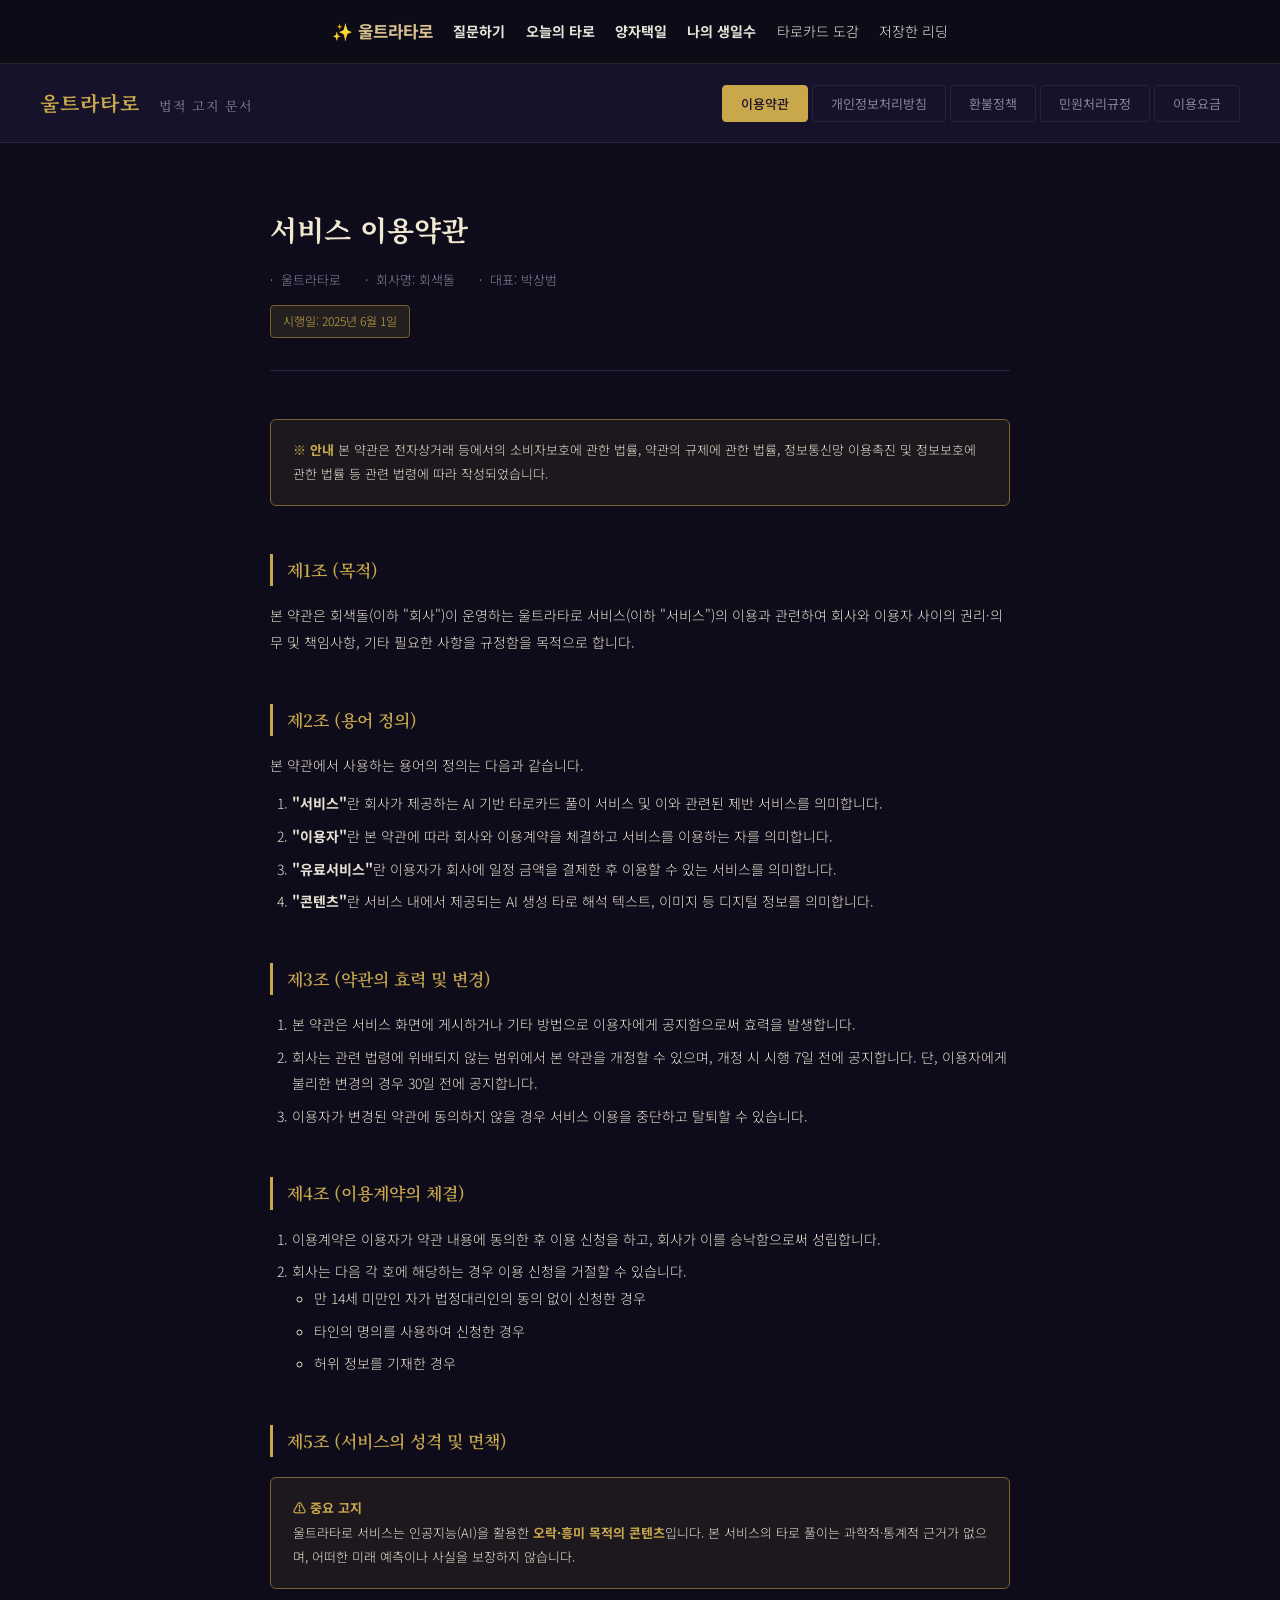
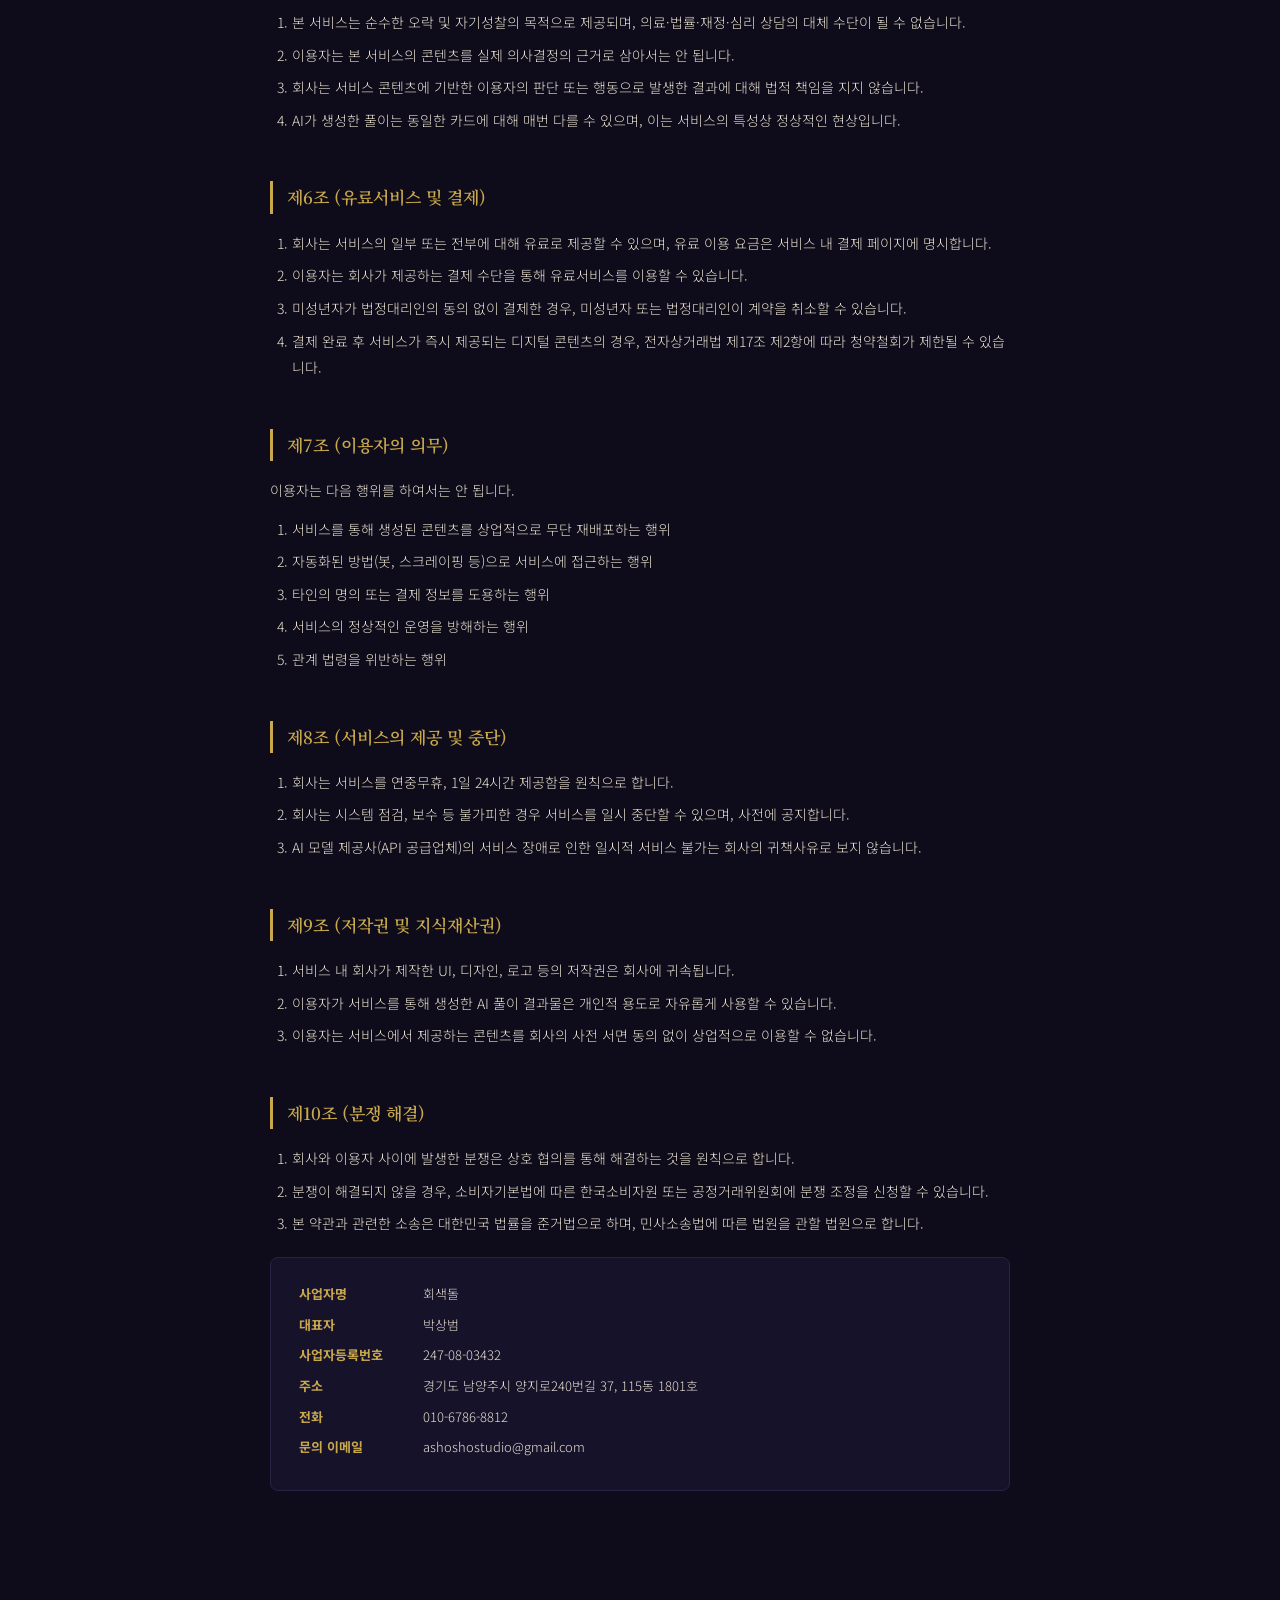
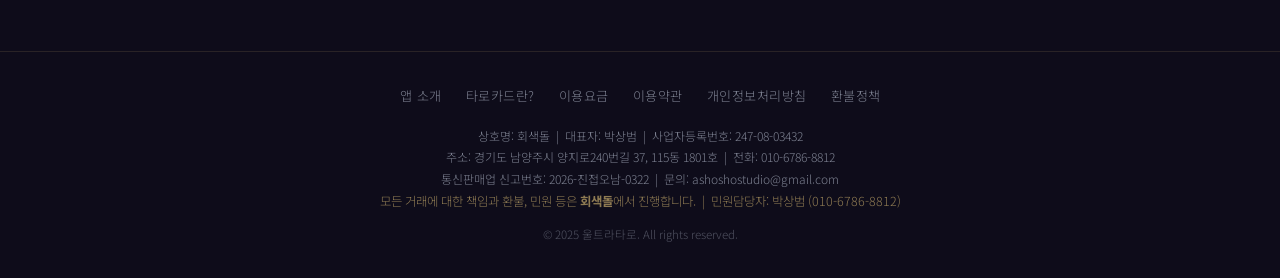
==== commit d0fe42fe: "상단 메뉴 스타일 3종으로 정리, 모드별 큰 제목, '타로카드 도감' 명칭 통일 Co-Authored-By: Claude Sonnet 5.5 <noreply@anthropic.co" ====
--- a/static/legal.html
+++ b/static/legal.html
@@ -7,7 +7,7 @@
 <meta name="description" content="울트라타로의 이용약관, 개인정보처리방침, 환불정책, 민원처리규정, 이용요금 안내입니다.">
 <link rel="canonical" href="https://ultratarot.com/legal.html">
 <link rel="icon" href="/static/favicon.png" type="image/png">
-<link rel="stylesheet" href="/static/site-shell.css?v=6">
+<link rel="stylesheet" href="/static/site-shell.css?v=7">
 <link rel="stylesheet" href="/static/acct-bar.css?v=3">
 <link href="https://fonts.googleapis.com/css2?family=Noto+Serif+KR:wght@400;600;700&family=Noto+Sans+KR:wght@300;400;500&display=swap" rel="stylesheet">
 <style>
@@ -180,7 +180,7 @@
     <a class="site-mode" href="/?mode=today">오늘의 타로</a>
     <a class="site-mode" href="/?mode=choice">양자택일</a>
     <a class="site-mode" href="/birth-card">나의 생일수</a>
-    <a href="/cards">카드 도감</a>
+    <a href="/cards">타로카드 도감</a>
     <a href="/saved-readings?lang=ko">저장한 리딩</a>
   </nav>
   <button id="acct-login" type="button"></button>
--- a/static/site-shell.css
+++ b/static/site-shell.css
@@ -9,7 +9,7 @@
 }
 .site-topbar .site-primary-nav { display: flex; align-items: center; gap: clamp(10px, 1.6vw, 26px); margin-right: auto; white-space: nowrap; }
 .site-primary-nav a { color: #e8e3d8; font-size: .88rem; text-decoration: none; }
-.site-primary-nav a:hover, .site-primary-nav a[aria-current="page"] { color: #d9bf8e; }
+.site-primary-nav a:hover { color: #d9bf8e; }
 .site-primary-nav .site-brand { color: #d9bf8e; font-size: 1.05rem; font-weight: 700; }
 .site-primary-nav .site-mode { font-weight: 700; }
 .site-footer { border-top: 1px solid rgba(196, 169, 107, .15); margin-top: 60px; padding: 32px 20px; text-align: center; }
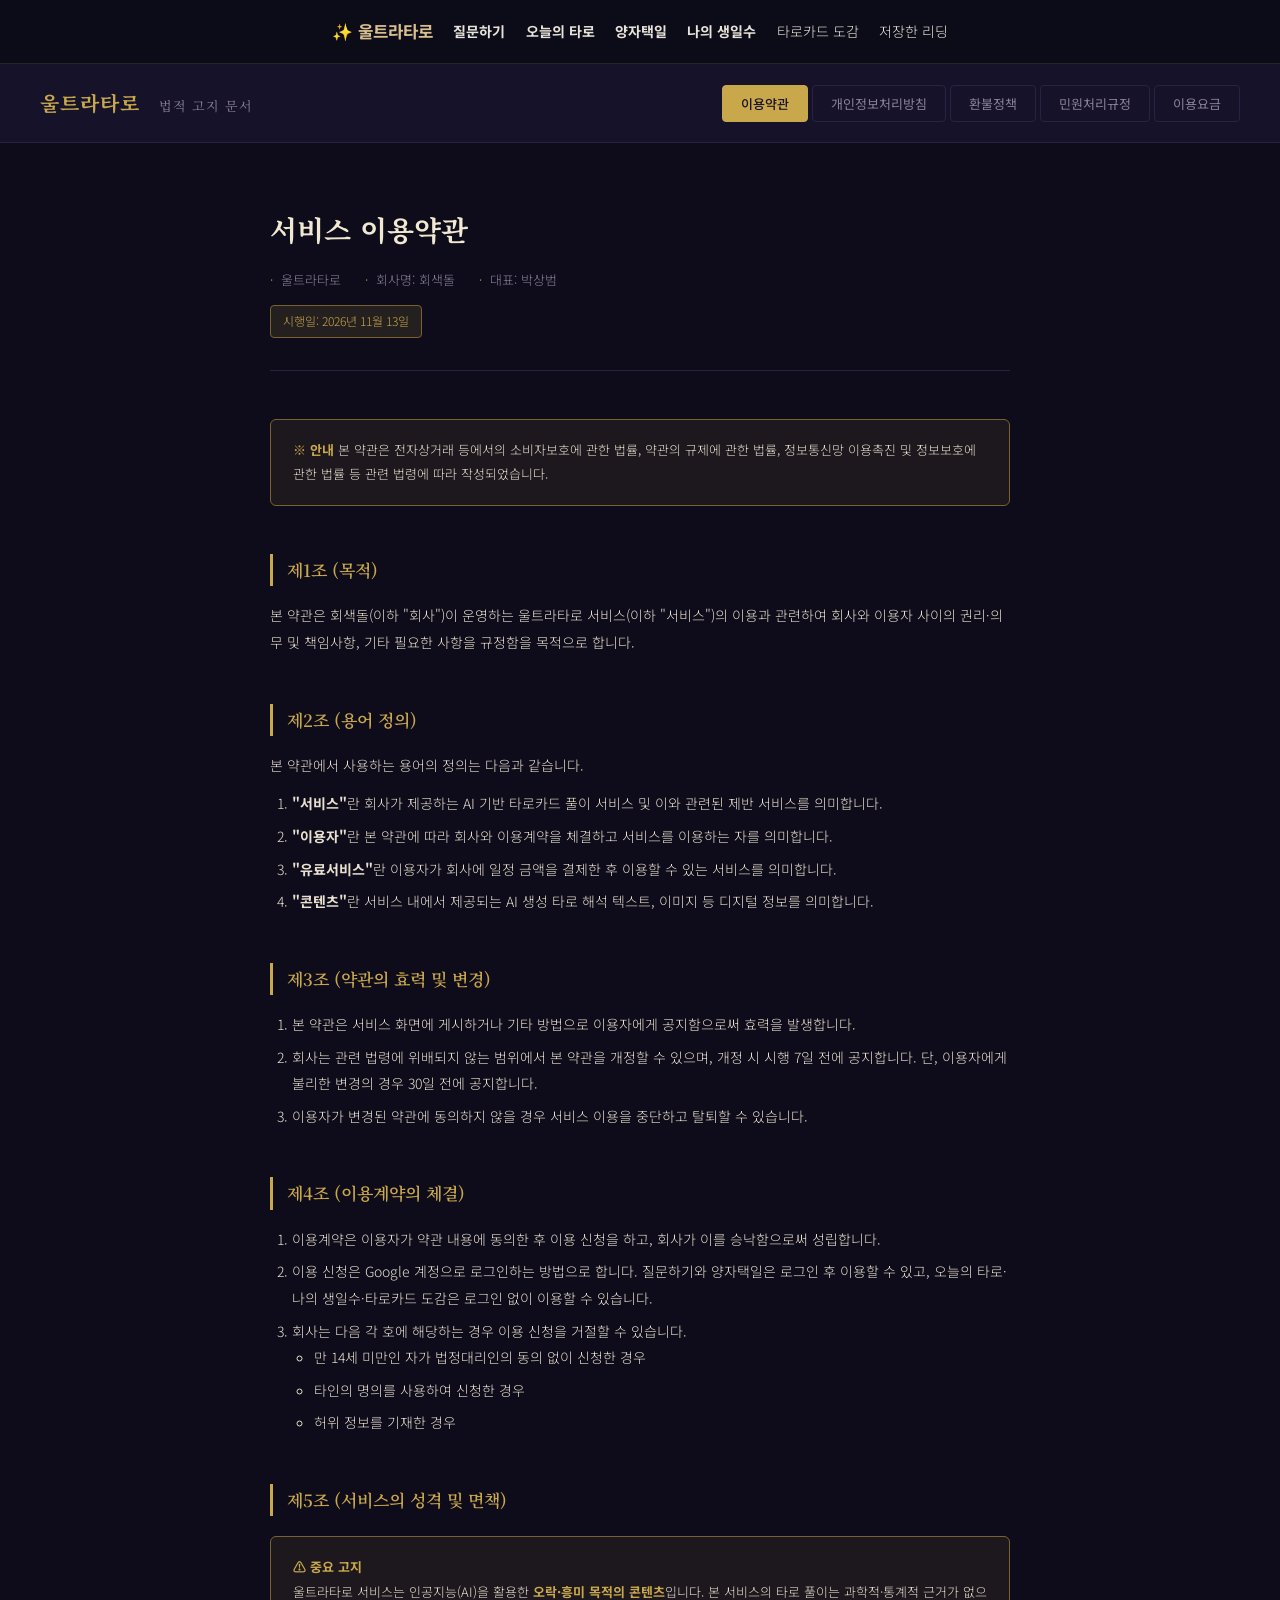
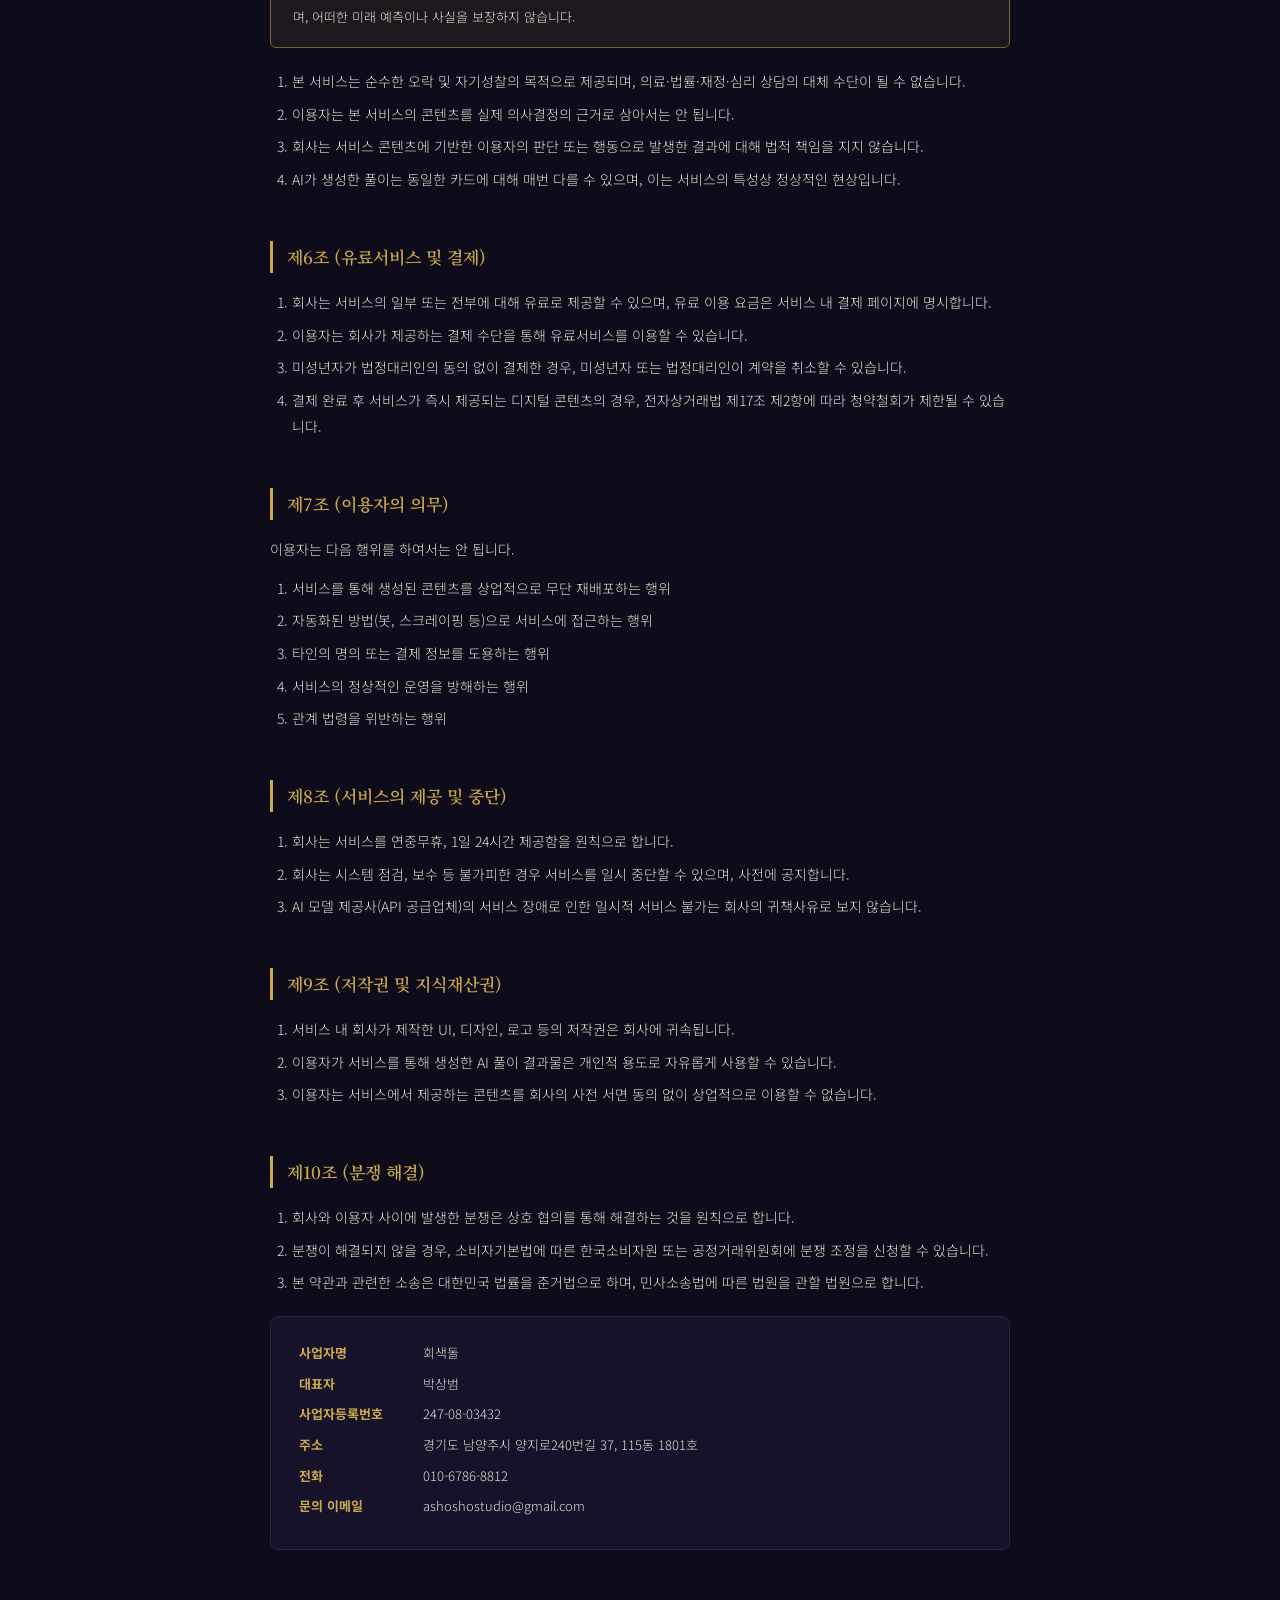
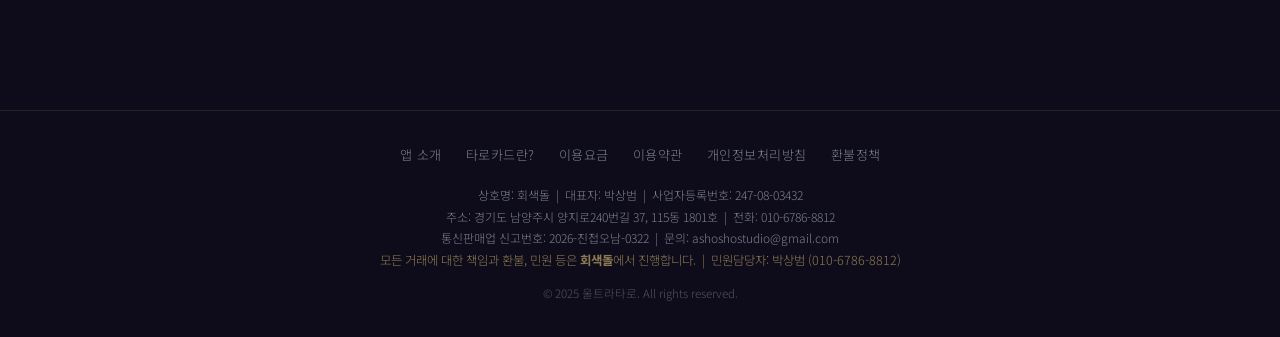
==== commit dff8fc48: "약관 정리: 구글 로그인 기준 수집 항목, 저장 리딩·크레딧 내역, 국외 이전 고지, 이용요금에 PayPal·USD 추가 - 개인정보처리방침: 비밀번호·생년월일·닉네임 항목 삭제," ====
--- a/static/legal.html
+++ b/static/legal.html
@@ -7,7 +7,7 @@
 <meta name="description" content="울트라타로의 이용약관, 개인정보처리방침, 환불정책, 민원처리규정, 이용요금 안내입니다.">
 <link rel="canonical" href="https://ultratarot.com/legal.html">
 <link rel="icon" href="/static/favicon.png" type="image/png">
-<link rel="stylesheet" href="/static/site-shell.css?v=7">
+<link rel="stylesheet" href="/static/site-shell.css?v=12">
 <link rel="stylesheet" href="/static/acct-bar.css?v=3">
 <link href="https://fonts.googleapis.com/css2?family=Noto+Serif+KR:wght@400;600;700&family=Noto+Sans+KR:wght@300;400;500&display=swap" rel="stylesheet">
 <style>
@@ -207,7 +207,7 @@
       <span>회사명: 회색돌</span>
       <span>대표: 박상범</span>
     </div>
-    <div class="effective-date">시행일: 2025년 6월 1일</div>
+    <div class="effective-date">시행일: 2026년 11월 13일</div>
   </div>
 
   <div class="notice-box">
@@ -236,6 +236,7 @@
   <h2>제4조 (이용계약의 체결)</h2>
   <ol>
     <li>이용계약은 이용자가 약관 내용에 동의한 후 이용 신청을 하고, 회사가 이를 승낙함으로써 성립합니다.</li>
+    <li>이용 신청은 Google 계정으로 로그인하는 방법으로 합니다. 질문하기와 양자택일은 로그인 후 이용할 수 있고, 오늘의 타로·나의 생일수·타로카드 도감은 로그인 없이 이용할 수 있습니다.</li>
     <li>회사는 다음 각 호에 해당하는 경우 이용 신청을 거절할 수 있습니다.
       <ul>
         <li>만 14세 미만인 자가 법정대리인의 동의 없이 신청한 경우</li>
@@ -314,7 +315,7 @@
       <span>울트라타로</span>
       <span>회사명: 회색돌</span>
     </div>
-    <div class="effective-date">시행일: 2026년 11월 9일</div>
+    <div class="effective-date">시행일: 2026년 11월 13일</div>
   </div>
 
   <p>회색돌(이하 "회사")은 개인정보보호법, 정보통신망 이용촉진 및 정보보호에 관한 법률 등 관련 법령에 따라 이용자의 개인정보를 보호하고 이와 관련한 고충을 신속하고 원활하게 처리할 수 있도록 다음과 같이 개인정보처리방침을 수립·공개합니다.</p>
@@ -324,7 +325,9 @@
   <h3>① 필수 수집 항목</h3>
   <table>
     <tr><th>구분</th><th>수집 항목</th><th>수집 목적</th></tr>
-    <tr><td>회원가입 시</td><td>이메일 주소, 비밀번호(암호화 저장)</td><td>회원 식별 및 서비스 제공</td></tr>
+    <tr><td>로그인(회원가입) 시</td><td>Google 계정 로그인으로 제공되는 이메일 주소, 계정 식별자(UID), 이름·프로필 사진(화면 표시용)</td><td>회원 식별 및 서비스 제공</td></tr>
+    <tr><td>서비스 이용 시</td><td>무료 리딩 사용 횟수, 크레딧 잔액, 크레딧 충전·사용 내역</td><td>무료 횟수·크레딧 적용, 환불·민원 대응</td></tr>
+    <tr><td>리딩 요청 시</td><td>입력한 질문(또는 선택지), 선택한 카드 정보 (AI 제공사로 전송되어 해설 생성에 쓰이며, 회사가 별도로 저장하지 않음)</td><td>AI 타로 해설 생성</td></tr>
     <tr><td>유료결제 시</td><td>결제수단 정보(PG사 처리), 결제금액, 거래일시</td><td>결제 처리 및 환불 대응</td></tr>
     <tr><td>서비스 이용 시</td><td>서비스 이용 기록, 접속 IP, 기기 정보</td><td>서비스 품질 향상, 부정이용 방지</td></tr>
     <tr><td>방문 통계 분석 시</td><td>방문 페이지, 유입 경로, 이용 기기·브라우저 정보, 쿠키 식별자 (Google Analytics)</td><td>서비스 이용 현황 분석 및 개선</td></tr>
@@ -333,9 +336,13 @@
   <h3>② 선택 수집 항목</h3>
   <table>
     <tr><th>수집 항목</th><th>수집 목적</th></tr>
-    <tr><td>닉네임</td><td>서비스 내 표시명 설정</td></tr>
-    <tr><td>생년월일</td><td>타로 풀이 개인화 (선택 입력)</td></tr>
-  </table>
+    <tr><td>저장한 리딩 (질문·선택지, 선택한 카드, 해설 전문, 언어, 저장 시각)</td><td>이용자가 "리딩 저장"을 눌렀을 때만 저장하며, 이용자가 나중에 다시 보기 위한 목적</td></tr>
+  </table>
+
+  <div class="notice-box">
+    <strong>※ 생년월일과 비밀번호</strong><br>
+    나의 생일수 기능은 입력하신 생년월일을 이용자의 브라우저 안에서만 계산하며, 서버로 전송하거나 저장하지 않습니다. 로그인은 Google 계정으로만 이루어지므로 회사는 비밀번호를 수집하거나 저장하지 않습니다.
+  </div>
 
   <div class="notice-box">
     <strong>※ 결제 정보 처리</strong><br>
@@ -345,7 +352,8 @@
   <h2>제2조 (개인정보의 처리 목적 및 보유 기간)</h2>
   <table>
     <tr><th>처리 목적</th><th>보유 기간</th></tr>
-    <tr><td>회원 가입 및 관리</td><td>회원 탈퇴 시까지 (탈퇴 후 30일 내 파기)</td></tr>
+    <tr><td>회원 가입 및 관리 (무료 횟수·크레딧 잔액 포함)</td><td>회원 탈퇴 시까지 (탈퇴 후 30일 내 파기, 탈퇴·삭제는 이메일로 요청)</td></tr>
+    <tr><td>저장한 리딩</td><td>이용자가 삭제하거나 회원 탈퇴할 때까지</td></tr>
     <tr><td>유료서비스 결제 및 환불 처리</td><td>전자상거래법에 따라 5년</td></tr>
     <tr><td>서비스 이용 기록</td><td>3개월</td></tr>
     <tr><td>민원·분쟁 처리</td><td>처리 완료 후 3년</td></tr>
@@ -365,10 +373,23 @@
     <tr><th>수탁업체</th><th>위탁 업무</th><th>보유·이용 기간</th></tr>
     <tr><td>코리아포트원(주) (포트원)</td><td>결제 연동 및 결제 처리 대행</td><td>계약 종료 시까지</td></tr>
     <tr><td>전자결제대행사(PG사): KG이니시스, 카카오페이, PayPal 등</td><td>결제 처리 및 관련 업무</td><td>계약 종료 시까지</td></tr>
-    <tr><td>클라우드 서비스 제공사</td><td>서비스 인프라 운영</td><td>계약 종료 시까지</td></tr>
+    <tr><td>클라우드 서비스 제공사</td><td>서비스 인프라 운영 (로그인 인증, 데이터 저장, 서버 호스팅)</td><td>계약 종료 시까지</td></tr>
     <tr><td>Google LLC (Google Analytics)</td><td>방문 통계 분석</td><td>분석 도구 이용 기간 (Google 보관 정책에 따름)</td></tr>
-    <tr><td>AI API 제공사</td><td>타로 풀이 생성 (입력 텍스트 처리)</td><td>처리 즉시 파기 (저장 안 함)</td></tr>
-  </table>
+    <tr><td>AI API 제공사</td><td>타로 풀이 생성 (입력 텍스트 처리)</td><td>회사는 별도로 저장하지 않으며, 제공사의 보관 정책에 따름</td></tr>
+  </table>
+  <p>위탁 업체 중 해외에 있는 업체의 이름, 국가, 이전 항목은 아래 제4조의2에서 안내합니다.</p>
+
+  <h2>제4조의2 (개인정보의 국외 이전)</h2>
+  <p>회사는 서비스 제공을 위해 아래와 같이 개인정보를 국외로 이전합니다. 이전은 이용자가 해당 기능을 사용할 때 정보통신망을 통해 암호화(TLS)되어 이루어집니다.</p>
+  <table>
+    <tr><th>이전받는 자 (국가)</th><th>이전 항목</th><th>이용 목적</th><th>보유·이용 기간</th><th>문의·고지</th></tr>
+    <tr><td>Google LLC (미국) — Firebase Authentication·Cloud Firestore</td><td>이메일, 계정 식별자, 이름·프로필 사진, 무료 횟수·크레딧·이용내역, 저장한 리딩</td><td>로그인 인증, 데이터 저장</td><td>회원 탈퇴 또는 삭제 요청 시까지</td><td><a href="https://policies.google.com/privacy" target="_blank" rel="noopener noreferrer">policies.google.com/privacy</a></td></tr>
+    <tr><td>Google LLC (미국) — Google Analytics</td><td>방문 페이지, 유입 경로, 기기·브라우저 정보, 쿠키 식별자</td><td>이용 현황 분석</td><td>Google 보관 정책에 따름</td><td><a href="https://policies.google.com/privacy" target="_blank" rel="noopener noreferrer">policies.google.com/privacy</a></td></tr>
+    <tr><td>Anthropic PBC (미국)</td><td>입력한 질문(또는 선택지), 선택한 카드 정보</td><td>AI 타로 해설 생성</td><td>제공사의 보관 정책에 따름 (회사는 별도 저장하지 않음)</td><td><a href="https://www.anthropic.com/privacy" target="_blank" rel="noopener noreferrer">anthropic.com/privacy</a></td></tr>
+    <tr><td>Railway Corp. (미국)</td><td>접속 IP, 기기 정보 등 서비스 이용 기록</td><td>서비스 서버 호스팅·운영</td><td>서비스 이용 기록 3개월</td><td><a href="https://railway.com/legal/privacy" target="_blank" rel="noopener noreferrer">railway.com/legal/privacy</a></td></tr>
+    <tr><td>PayPal (룩셈부르크·미국) — PayPal로 결제하는 경우에 한함</td><td>결제 금액, 거래 정보, 구매자 이메일</td><td>해외 결제 처리</td><td>전자상거래법에 따라 5년</td><td><a href="https://www.paypal.com/kr/legalhub/privacy-full" target="_blank" rel="noopener noreferrer">paypal.com/kr/legalhub/privacy-full</a></td></tr>
+  </table>
+  <p>이용자는 개인정보의 국외 이전을 거부할 수 있습니다. 다만 로그인, AI 리딩, PayPal 결제 등 해당 이전이 필요한 기능은 이용할 수 없게 됩니다. 거부를 원하시면 개인정보 보호책임자에게 이메일로 문의해 주세요.</p>
 
   <h2>제5조 (정보주체의 권리·의무 및 행사 방법)</h2>
   <p>이용자는 언제든지 다음 각 호의 개인정보 보호 관련 권리를 행사할 수 있습니다.</p>
@@ -410,7 +431,7 @@
       <span>울트라타로</span>
       <span>회사명: 회색돌</span>
     </div>
-    <div class="effective-date">시행일: 2025년 6월 1일</div>
+    <div class="effective-date">시행일: 2026년 11월 13일</div>
   </div>
 
   <div class="notice-box">
@@ -421,14 +442,15 @@
   <div class="notice-box" style="margin-bottom:18px;">
     <strong>📌 청약철회 안내</strong><br>
     결제일로부터 <strong>7일 이내</strong> 청약철회가 가능합니다.<br>
-    환불은 <strong>신용카드(결제수단)로만</strong> 처리되며, 현금 환불은 불가합니다.
+    환불은 <strong>결제하신 수단(신용카드·카카오페이·PayPal)으로만</strong> 처리되며, 현금 환불은 불가합니다.<br>
+    PayPal로 결제한 해외 이용자(USD 결제)는 <strong>수수료 공제 없이</strong> 환불됩니다. (제2조의3)
   </div>
 
   <h2>제1조 (청약철회 및 환불 원칙)</h2>
   <ol>
     <li>이용자는 유료서비스 구매일로부터 <strong>7일 이내</strong>에 청약을 철회할 수 있습니다. (전자상거래 등에서의 소비자보호에 관한 법률 제17조)</li>
     <li>회사는 청약철회 요청을 받은 날로부터 <strong>3영업일 이내</strong>에 대금을 환급합니다.</li>
-    <li>환불은 <strong>신용카드(결제수단)로만</strong> 처리됩니다. 현금 환불은 제공되지 않습니다.</li>
+    <li>환불은 <strong>결제하신 수단(신용카드·카카오페이·PayPal)으로만</strong> 처리됩니다. 현금 환불은 제공되지 않습니다.</li>
   </ol>
 
   <h2>제2조 (환불 가능 기준)</h2>
@@ -442,7 +464,7 @@
   </table>
 
   <div class="notice-box">
-    <strong>💡 부분 환불 계산 예시</strong><br>
+    <strong>💡 부분 환불 계산 예시 (원화 결제)</strong><br>
     3,000원(15크레딧) 결제 후 1크레딧 사용 시<br>
     → 환불액 = 3,000원 − 사용금액 200원 − 결제처리수수료 300원 = <strong>2,500원</strong>
   </div>
@@ -457,6 +479,17 @@
     <li>유효기간 만료 시 사용되지 않은 잔여 크레딧은 자동으로 소멸되며, 소멸된 크레딧은 복구되지 않습니다.</li>
     <li>크레딧 소멸 30일 전 가입 이메일로 소멸 예정 안내를 발송합니다.</li>
     <li>소멸 예정 크레딧에 대한 환불은 소멸 전까지 본 환불정책에 따라 신청 가능합니다.</li>
+  </ol>
+
+  <h2>제2조의3 (해외 결제(PayPal·USD) 환불)</h2>
+  <p>PayPal로 결제한 해외 이용자(USD 결제)의 환불은 다음과 같이 처리하며, 그 밖의 사항은 본 정책의 다른 조항을 따릅니다.</p>
+  <ol>
+    <li>청약철회 기간은 원화 결제와 같이 결제일로부터 <strong>7일 이내</strong>입니다.</li>
+    <li>USD 결제에는 <strong>결제처리 수수료를 공제하지 않습니다.</strong> (원화 결제의 수수료 300원은 적용되지 않습니다.)</li>
+    <li>크레딧을 일부 사용한 경우 환불액 = 결제금액(USD) − (사용 크레딧 수 × 구매 시점의 크레딧 단가)이며, 센트 단위로 반올림합니다.<br>
+      예) $2.99(15크레딧) 결제 후 1크레딧 사용 시 환불액은 약 <strong>$2.79</strong>입니다.</li>
+    <li>환불은 결제하신 <strong>PayPal 계정</strong>으로 USD로 처리됩니다. PayPal의 처리 방식에 따라 환불 승인과 반영까지 영업일 기준 수일이 걸릴 수 있습니다.</li>
+    <li>PayPal을 통해 분쟁(Dispute)을 접수하시기 전에 먼저 <strong>ashoshostudio@gmail.com</strong>으로 문의해 주시면 신속하게 처리하겠습니다.</li>
   </ol>
 
   <h2>제3조 (환불 불가 사유)</h2>
@@ -590,7 +623,7 @@
       <span>회사명: 회색돌</span>
       <span>대표: 박상범</span>
     </div>
-    <div class="effective-date">시행일: 2026년 11월 9일</div>
+    <div class="effective-date">시행일: 2026년 11월 13일</div>
   </div>
 
   <div class="notice-box">
@@ -599,12 +632,13 @@
 
   <h2>제1조 (판매 상품 및 가격)</h2>
   <table>
-    <tr><th>상품명</th><th>판매가격</th><th>제공 크레딧</th><th>이용 횟수</th><th>회당 단가</th></tr>
-    <tr><td>크레딧 15회권</td><td>3,000원</td><td>15 크레딧</td><td>리딩 15회</td><td>200원</td></tr>
-    <tr><td>크레딧 28회권</td><td>5,000원</td><td>28 크레딧</td><td>리딩 28회</td><td>약 179원</td></tr>
-    <tr><td>크레딧 60회권</td><td>10,000원</td><td>60 크레딧</td><td>리딩 60회</td><td>약 167원</td></tr>
-  </table>
-  <p>모든 가격은 부가가치세(VAT)가 포함된 금액입니다. 신규 가입 시 무료 리딩 3회가 제공됩니다.</p>
+    <tr><th>상품명</th><th>판매가격(원화)</th><th>해외 결제(PayPal, 미화)</th><th>제공 크레딧</th><th>이용 횟수</th><th>회당 단가(원화)</th></tr>
+    <tr><td>크레딧 15회권</td><td>3,000원</td><td>USD 2.99</td><td>15 크레딧</td><td>리딩 15회</td><td>200원</td></tr>
+    <tr><td>크레딧 28회권</td><td>5,000원</td><td>USD 4.99</td><td>28 크레딧</td><td>리딩 28회</td><td>약 179원</td></tr>
+    <tr><td>크레딧 60회권</td><td>10,000원</td><td>USD 9.99</td><td>60 크레딧</td><td>리딩 60회</td><td>약 167원</td></tr>
+  </table>
+  <p>원화 가격은 부가가치세(VAT)가 포함된 금액입니다. 미화(USD) 가격은 PayPal로 결제하는 해외 이용자에게 적용되는 고정 가격입니다.</p>
+  <p>Google 계정으로 로그인한 이용자에게는 질문하기·양자택일 리딩 무료 3회가 제공됩니다. 오늘의 타로, 나의 생일수, 타로카드 도감은 로그인 없이 무료로 이용할 수 있습니다.</p>
 
   <h2>제2조 (상품의 내용)</h2>
   <p>본 상품은 AI 기반 타로 카드 리딩 서비스를 이용할 수 있는 디지털 콘텐츠 이용권(크레딧)입니다. 크레딧 1개 차감 시 타로 리딩 1회(질문 입력 → 카드 선택 → AI 해석 결과 제공)가 제공됩니다.</p>
@@ -613,6 +647,7 @@
   <ul>
     <li>신용카드 / 체크카드 (KG이니시스)</li>
     <li>카카오페이</li>
+    <li>PayPal (해외 이용자, 미화 USD 결제)</li>
   </ul>
 
   <h2>제4조 (크레딧 유효기간)</h2>
@@ -621,7 +656,7 @@
   </div>
 
   <h2>제5조 (환불)</h2>
-  <p>구매한 크레딧의 청약철회 및 환불은 <strong>환불정책</strong>에 따릅니다. 결제일로부터 7일 이내, 미사용 크레딧에 한하여 결제수단(신용카드)으로 환불이 가능합니다.</p>
+  <p>구매한 크레딧의 청약철회 및 환불은 <strong>환불정책</strong>에 따릅니다. 결제일로부터 7일 이내, 미사용 크레딧에 한하여 결제하신 수단으로 환불이 가능합니다.</p>
 </div>
 
 <script>
@@ -659,6 +694,6 @@
     <div class="footer-copy">© 2025 울트라타로. All rights reserved.</div>
   </div>
 </footer>
-<script type="module" src="/static/acct-bar.js?v=5"></script>
+<script type="module" src="/static/acct-bar.js?v=6"></script>
 </body>
 </html>
--- a/static/site-shell.css
+++ b/static/site-shell.css
@@ -12,6 +12,27 @@
 .site-primary-nav a:hover { color: #d9bf8e; }
 .site-primary-nav .site-brand { color: #d9bf8e; font-size: 1.05rem; font-weight: 700; }
 .site-primary-nav .site-mode { font-weight: 700; }
+/* 페이지 상단 큰 제목(메인 앱의 header 와 같은 모양): 도감·생일수 페이지가 함께 쓴다 */
+.page-header { text-align: center; padding: 4px 20px 30px; }
+.page-header h1 {
+  font-size: clamp(2rem, 6vw, 3.2rem); font-weight: 700; line-height: 1.5; letter-spacing: 2px; margin-bottom: 10px;
+  background: linear-gradient(135deg, #c4a96b, #d9bf8e, #c4a96b);
+  -webkit-background-clip: text; background-clip: text; -webkit-text-fill-color: transparent;
+}
+.page-header h1::before { content: "✨ "; }
+.page-header .divider { width: 200px; height: 1px; margin: 20px auto; background: linear-gradient(90deg, transparent, #c4a96b, transparent); }
+.page-header .sub { color: #7c8090; font-size: 1rem; letter-spacing: 1px; max-width: 640px; margin: 0 auto; word-break: keep-all; }
+@media (max-width: 600px) { .page-header .sub { font-size: .9rem; letter-spacing: .5px; } }
+/* 로그인 안내 상자(생일수 결과 아래): 결과가 나왔고(is-ready) 비로그인(is-guest)일 때만 보인다 */
+.login-cta { display: none; flex-direction: column; align-items: center; gap: 12px; margin: 28px 0 8px; padding: 24px 20px; text-align: center;
+  background: linear-gradient(135deg, #16122a, #1e1836); border: 1px solid rgba(196, 169, 107, .3); border-radius: 14px; }
+.login-cta.is-ready.is-guest { display: flex; }
+.login-cta .cta-title { color: #c4a96b; font-size: 1.1rem; font-weight: 500; }
+.login-cta .cta-badge { background: rgba(196, 169, 107, .12); border: 1px solid rgba(196, 169, 107, .4); border-radius: 20px; color: #d9bf8e; font-size: .78rem; padding: 3px 14px; }
+.login-cta .cta-btn { display: inline-flex; align-items: center; justify-content: center; gap: 10px; padding: 11px 22px; border: 0; border-radius: 8px;
+  background: #fff; color: #333; font: 500 .92rem/1 inherit; font-family: inherit; cursor: pointer; }
+.login-cta .cta-btn:hover { filter: brightness(.95); }
+.login-cta .cta-btn svg { width: 18px; height: 18px; flex-shrink: 0; }
 .site-footer { border-top: 1px solid rgba(196, 169, 107, .15); margin-top: 60px; padding: 32px 20px; text-align: center; }
 .footer-inner { max-width: 960px; margin: 0 auto; }
 .footer-links { display: flex; justify-content: center; gap: 24px; margin-bottom: 16px; flex-wrap: wrap; }
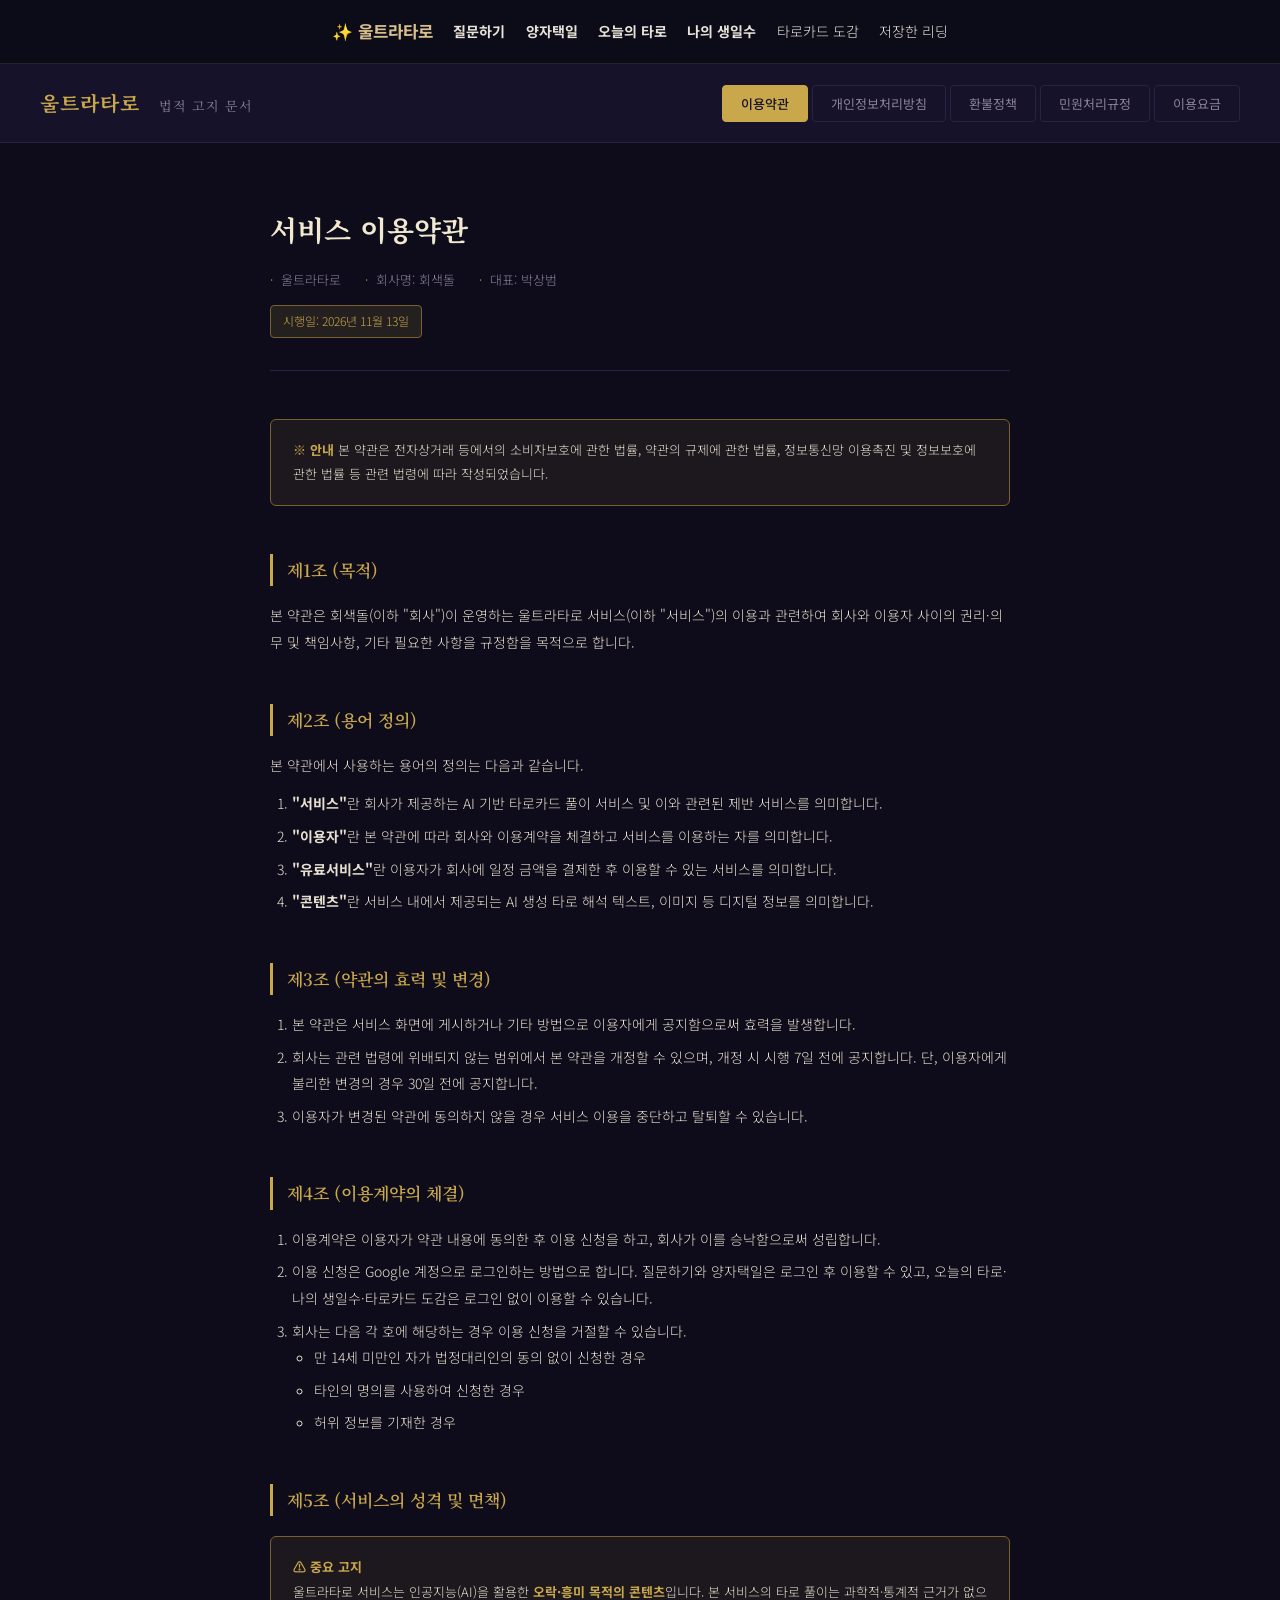
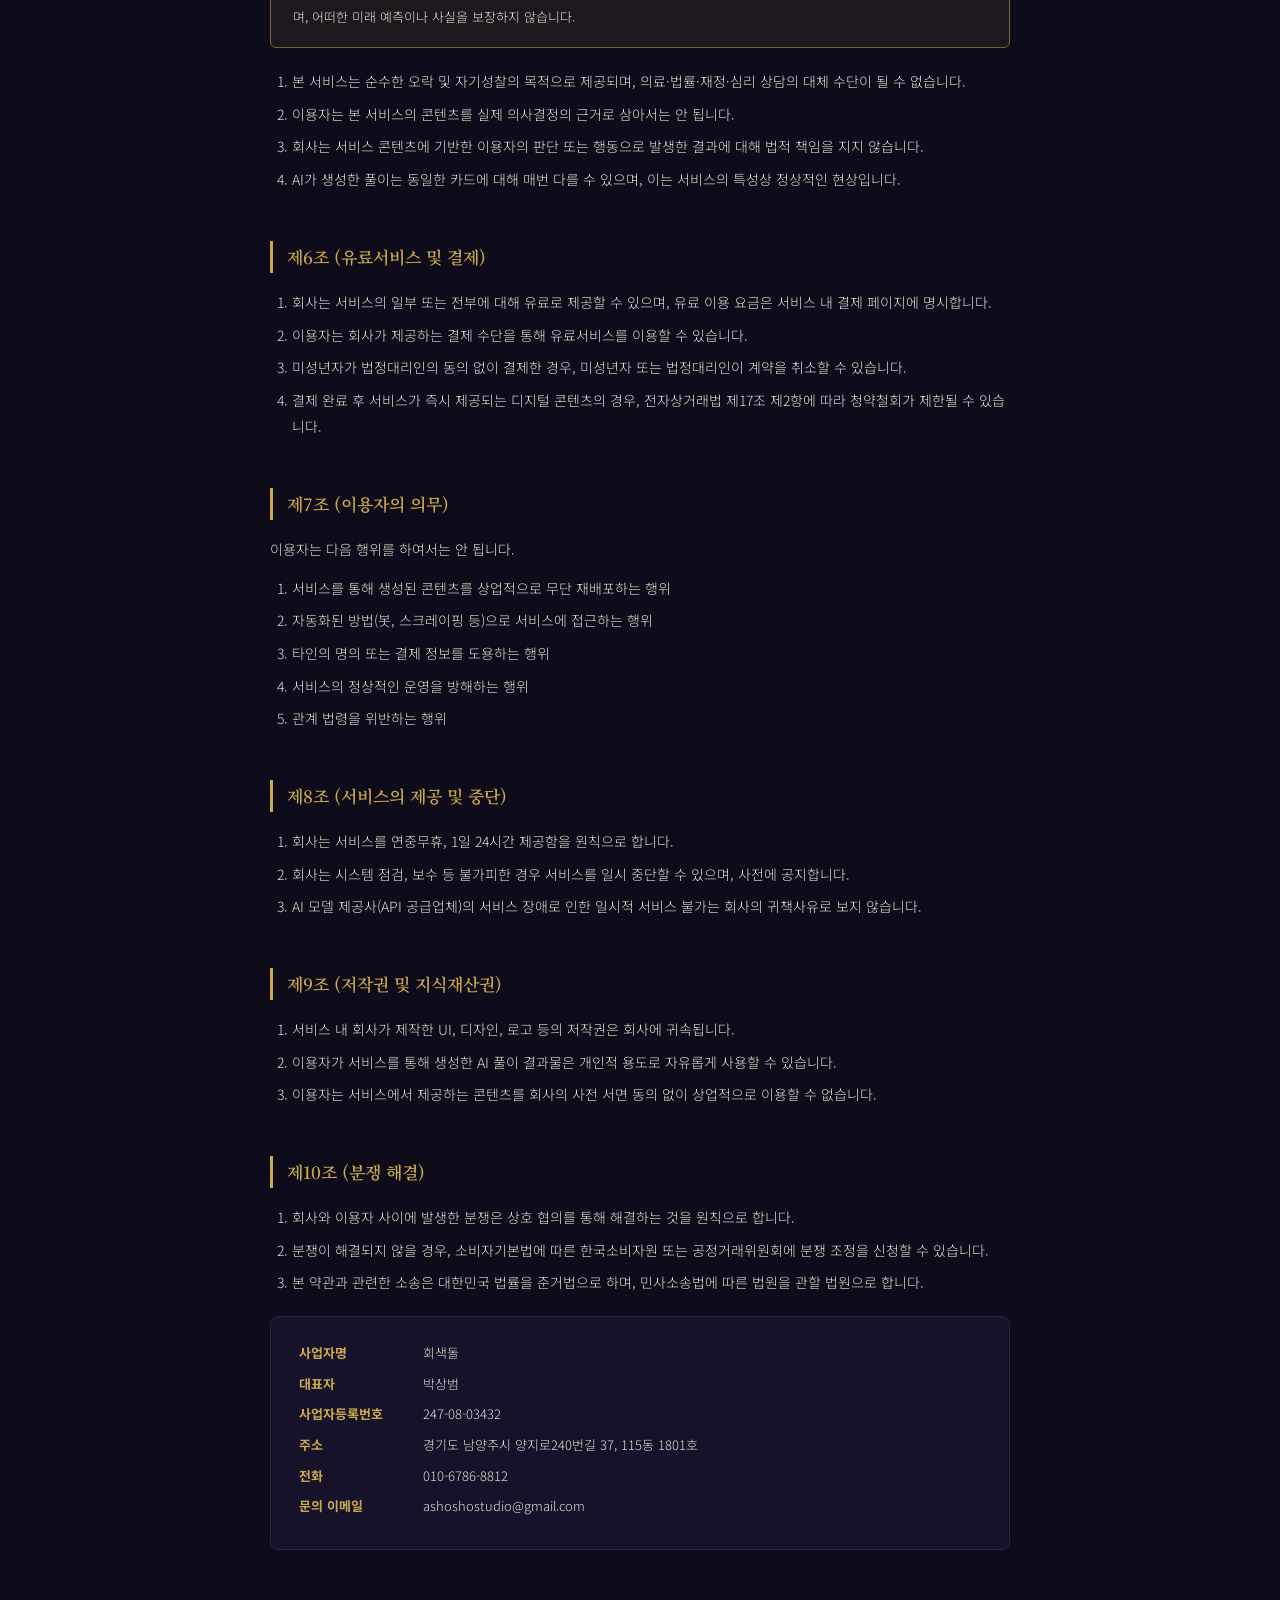
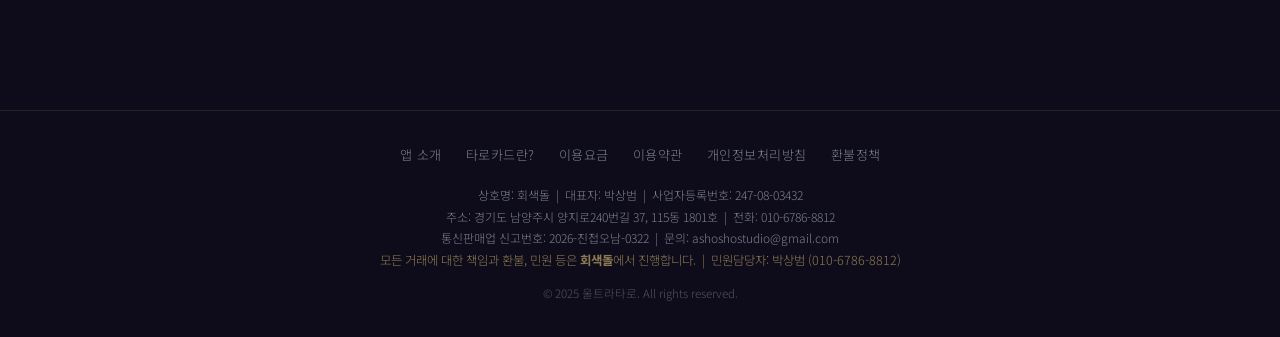
==== commit 328dc3fd: "헤더 무료·크레딧 배지 통합, 무료 횟수 2회로 변경, 메뉴에서 양자택일을 오늘의 타로 앞으로 - 상단 배지 하나로 통합: 무료만 남으면 "무료 N회", 유료가 있으면 무료 잔여를" ====
--- a/static/legal.html
+++ b/static/legal.html
@@ -7,8 +7,9 @@
 <meta name="description" content="울트라타로의 이용약관, 개인정보처리방침, 환불정책, 민원처리규정, 이용요금 안내입니다.">
 <link rel="canonical" href="https://ultratarot.com/legal.html">
 <link rel="icon" href="/static/favicon.png" type="image/png">
-<link rel="stylesheet" href="/static/site-shell.css?v=12">
-<link rel="stylesheet" href="/static/acct-bar.css?v=3">
+<link rel="stylesheet" href="/static/site-shell.css?v=16">
+<link rel="stylesheet" href="/static/acct-bar.css?v=7">
+<script src="/static/mobile-menu.js?v=4" defer></script>
 <link href="https://fonts.googleapis.com/css2?family=Noto+Serif+KR:wght@400;600;700&family=Noto+Sans+KR:wght@300;400;500&display=swap" rel="stylesheet">
 <style>
   :root {
@@ -177,14 +178,14 @@
   <nav class="site-primary-nav" aria-label="Site">
     <a class="site-brand" href="/">✨ 울트라타로</a>
     <a class="site-mode" href="/?mode=reading">질문하기</a>
+    <a class="site-mode" href="/?mode=choice">양자택일</a>
     <a class="site-mode" href="/?mode=today">오늘의 타로</a>
-    <a class="site-mode" href="/?mode=choice">양자택일</a>
     <a class="site-mode" href="/birth-card">나의 생일수</a>
     <a href="/cards">타로카드 도감</a>
     <a href="/saved-readings?lang=ko">저장한 리딩</a>
   </nav>
   <button id="acct-login" type="button"></button>
-  <div id="acct-user"><span id="acct-free" class="plenty"></span><a id="acct-credit" href="/"></a><a id="acct-history" href="/"></a><img id="acct-avatar" src="" alt=""><span id="acct-name"></span><button id="acct-logout" type="button"></button></div>
+  <div id="acct-user"><a id="acct-credit" href="/"></a><a id="acct-history" href="/"></a><img id="acct-avatar" src="" alt=""><span id="acct-name"></span><button id="acct-logout" type="button"></button></div>
 </div>
 
 <div class="top-bar">
@@ -431,7 +432,7 @@
       <span>울트라타로</span>
       <span>회사명: 회색돌</span>
     </div>
-    <div class="effective-date">시행일: 2026년 11월 13일</div>
+    <div class="effective-date">시행일: 2026년 11월 14일</div>
   </div>
 
   <div class="notice-box">
@@ -477,7 +478,6 @@
   <ol>
     <li>충전된 크레딧의 유효기간은 충전일로부터 <strong>1년(365일)</strong>입니다.</li>
     <li>유효기간 만료 시 사용되지 않은 잔여 크레딧은 자동으로 소멸되며, 소멸된 크레딧은 복구되지 않습니다.</li>
-    <li>크레딧 소멸 30일 전 가입 이메일로 소멸 예정 안내를 발송합니다.</li>
     <li>소멸 예정 크레딧에 대한 환불은 소멸 전까지 본 환불정책에 따라 신청 가능합니다.</li>
   </ol>
 
@@ -638,7 +638,7 @@
     <tr><td>크레딧 60회권</td><td>10,000원</td><td>USD 9.99</td><td>60 크레딧</td><td>리딩 60회</td><td>약 167원</td></tr>
   </table>
   <p>원화 가격은 부가가치세(VAT)가 포함된 금액입니다. 미화(USD) 가격은 PayPal로 결제하는 해외 이용자에게 적용되는 고정 가격입니다.</p>
-  <p>Google 계정으로 로그인한 이용자에게는 질문하기·양자택일 리딩 무료 3회가 제공됩니다. 오늘의 타로, 나의 생일수, 타로카드 도감은 로그인 없이 무료로 이용할 수 있습니다.</p>
+  <p>Google 계정으로 로그인한 이용자에게는 질문하기·양자택일 리딩 무료 2회가 제공됩니다. 오늘의 타로, 나의 생일수, 타로카드 도감은 로그인 없이 무료로 이용할 수 있습니다.</p>
 
   <h2>제2조 (상품의 내용)</h2>
   <p>본 상품은 AI 기반 타로 카드 리딩 서비스를 이용할 수 있는 디지털 콘텐츠 이용권(크레딧)입니다. 크레딧 1개 차감 시 타로 리딩 1회(질문 입력 → 카드 선택 → AI 해석 결과 제공)가 제공됩니다.</p>
@@ -694,6 +694,6 @@
     <div class="footer-copy">© 2025 울트라타로. All rights reserved.</div>
   </div>
 </footer>
-<script type="module" src="/static/acct-bar.js?v=6"></script>
+<script type="module" src="/static/acct-bar.js?v=7"></script>
 </body>
 </html>
--- a/static/site-shell.css
+++ b/static/site-shell.css
@@ -51,3 +51,39 @@
   .site-primary-nav a { min-width: 0; font-size: .76rem; line-height: 1.3; overflow-wrap: anywhere; }
   .site-primary-nav .site-brand { font-size: .85rem; }
 }
+
+/* 모바일 상단바(600px 이하): 1행 = 로고 + 남은 횟수·충전 + ☰, 2행 = 핵심 메뉴 4개. 보조 항목은 ☰ 메뉴(mobile-menu.js)로 간다. */
+.mm-toggle, .mm-panel { display: none; }
+@media (max-width: 600px) {
+  #top-bar.site-topbar, #acct-bar.site-topbar {
+    flex-wrap: wrap; justify-content: flex-start; align-items: center;
+    gap: 4px 6px; padding: 8px 10px 4px; min-height: 0; position: relative;
+  }
+  .site-topbar .site-primary-nav { display: contents; }
+  .site-primary-nav .site-brand { order: 1; flex: 0 1 auto; margin-right: auto; text-align: left; font-size: .9rem; white-space: nowrap; }
+  .site-primary-nav a:not(.site-brand):not(.site-mode) { display: none; }
+  .site-topbar::after { content: ""; order: 4; flex: 0 0 100%; height: 0; }
+  .site-primary-nav .site-mode { order: 5; flex: 1 1 0; min-width: 0; text-align: center; font-size: .76rem; line-height: 1.25; padding: 7px 2px; }
+  .mm-toggle {
+    display: inline-flex; order: 3; align-items: center; justify-content: center;
+    width: 34px; height: 34px; padding: 0; cursor: pointer; color: #e8e3d8; background: transparent;
+    border: 1px solid rgba(196, 169, 107, .4); border-radius: 8px;
+  }
+  .mm-toggle:hover, .mm-toggle[aria-expanded="true"] { border-color: #c4a96b; color: #d9bf8e; }
+  .mm-panel {
+    position: absolute; right: 10px; top: 52px; z-index: 1500; min-width: 190px; max-width: calc(100vw - 24px);
+    background: #16122a; border: 1px solid rgba(196, 169, 107, .3); border-radius: 10px;
+    box-shadow: 0 8px 24px rgba(0, 0, 0, .5); padding: 4px 0;
+  }
+  .mm-panel.open { display: block; }
+  .mm-item {
+    display: block; width: 100%; padding: 11px 16px; text-align: left; background: none; border: 0;
+    color: #e8e3d8; font: inherit; font-size: .88rem; text-decoration: none; cursor: pointer; box-sizing: border-box;
+  }
+  .mm-item + .mm-item { border-top: 1px solid rgba(196, 169, 107, .12); }
+  a.mm-item:hover, button.mm-item:hover { color: #d9bf8e; }
+  .mm-name { color: #9a9aa8; font-size: .8rem; cursor: default; }
+  .mm-lang { padding: 8px 12px; }
+  .mm-lang select, .mm-lang #lang-btn { width: 100%; justify-content: space-between; }
+  .mm-panel #lang-dropdown { position: static; min-width: 0; margin-top: 6px; box-shadow: none; max-height: 220px; overflow-y: auto; }
+}
--- a/static/acct-bar.css
+++ b/static/acct-bar.css
@@ -1,23 +1,25 @@
 /* 공통 계정 바: 고정 상단 영역 안에 표시 */
 #acct-bar{position:fixed;top:0;left:220px;right:0;z-index:1100;min-height:64px;display:flex;align-items:center;justify-content:flex-end;gap:10px;padding:8px 20px;background:rgba(13,13,26,.96);border-bottom:1px solid rgba(196,169,107,.15);-webkit-backdrop-filter:blur(8px);backdrop-filter:blur(8px)}
 @media (max-width:600px){
-  #acct-bar{left:0;right:0;min-height:88px;padding:6px 10px;justify-content:flex-end;flex-wrap:wrap;gap:5px}
-  #acct-name{display:none}
+  /* 상단바 배치는 site-shell.css, 보조 항목은 mobile-menu.js 의 ☰ 메뉴 */
+  #acct-user{order:2;gap:6px;min-width:0}
+  #acct-bar #acct-credit{font-size:.72rem;padding:3px 10px}
+  #acct-user #acct-name,#acct-user #acct-avatar,#acct-user #acct-history,#acct-user #acct-logout{display:none}
+  #acct-login{order:2}
 }
 #acct-user{display:none;align-items:center;gap:8px;flex-wrap:nowrap}
 #acct-bar select{background:rgba(255,255,255,.05);color:#e8e3d8;border:1px solid rgba(196,169,107,.35);border-radius:7px;padding:5px 8px;font-size:.82rem;font-family:inherit;cursor:pointer}
 #acct-bar option{background:#16122a;color:#e8e3d8}
 #acct-avatar{width:30px;height:30px;border-radius:50%;border:1px solid #c4a96b}
 #acct-name{color:#9a9aa8;font-size:.82rem}
-#acct-free{font-size:.74rem;padding:3px 10px;border-radius:20px;border:1px solid;white-space:nowrap}
-#acct-free.plenty{color:#90d490;border-color:rgba(144,212,144,.4)}
-#acct-free.warning{color:#f0d060;border-color:rgba(240,208,96,.4)}
-#acct-free.empty{color:#f08080;border-color:rgba(240,128,128,.4)}
 #acct-credit{font-size:.76rem;padding:5px 13px;border-radius:20px;border:1px solid rgba(196,169,107,.6);
   color:#c4a96b;white-space:nowrap;font-weight:600;background:rgba(196,169,107,.08)}
 #acct-credit:hover{background:rgba(196,169,107,.18);border-color:#c4a96b}
 #acct-credit.low{color:#f08080;border-color:rgba(240,128,128,.6);background:rgba(240,128,128,.07)}
 #acct-credit.empty{border-color:#c4a96b;background:rgba(196,169,107,.15)}
+#acct-credit.plenty{color:#90d490;border-color:rgba(144,212,144,.45);background:rgba(144,212,144,.07)}
+#acct-credit.warning{color:#f0d060;border-color:rgba(240,208,96,.5);background:rgba(240,208,96,.07)}
+#acct-credit.pending{visibility:hidden;min-width:64px}
 #acct-history,#acct-logout,#acct-login{background:transparent;border:1px solid rgba(196,169,107,.35);
   border-radius:20px;color:#9a9aa8;font-size:.72rem;padding:3px 10px;cursor:pointer;font-family:inherit;white-space:nowrap}
 #acct-history:hover,#acct-logout:hover,#acct-login:hover{border-color:#c4a96b;color:#c4a96b}
